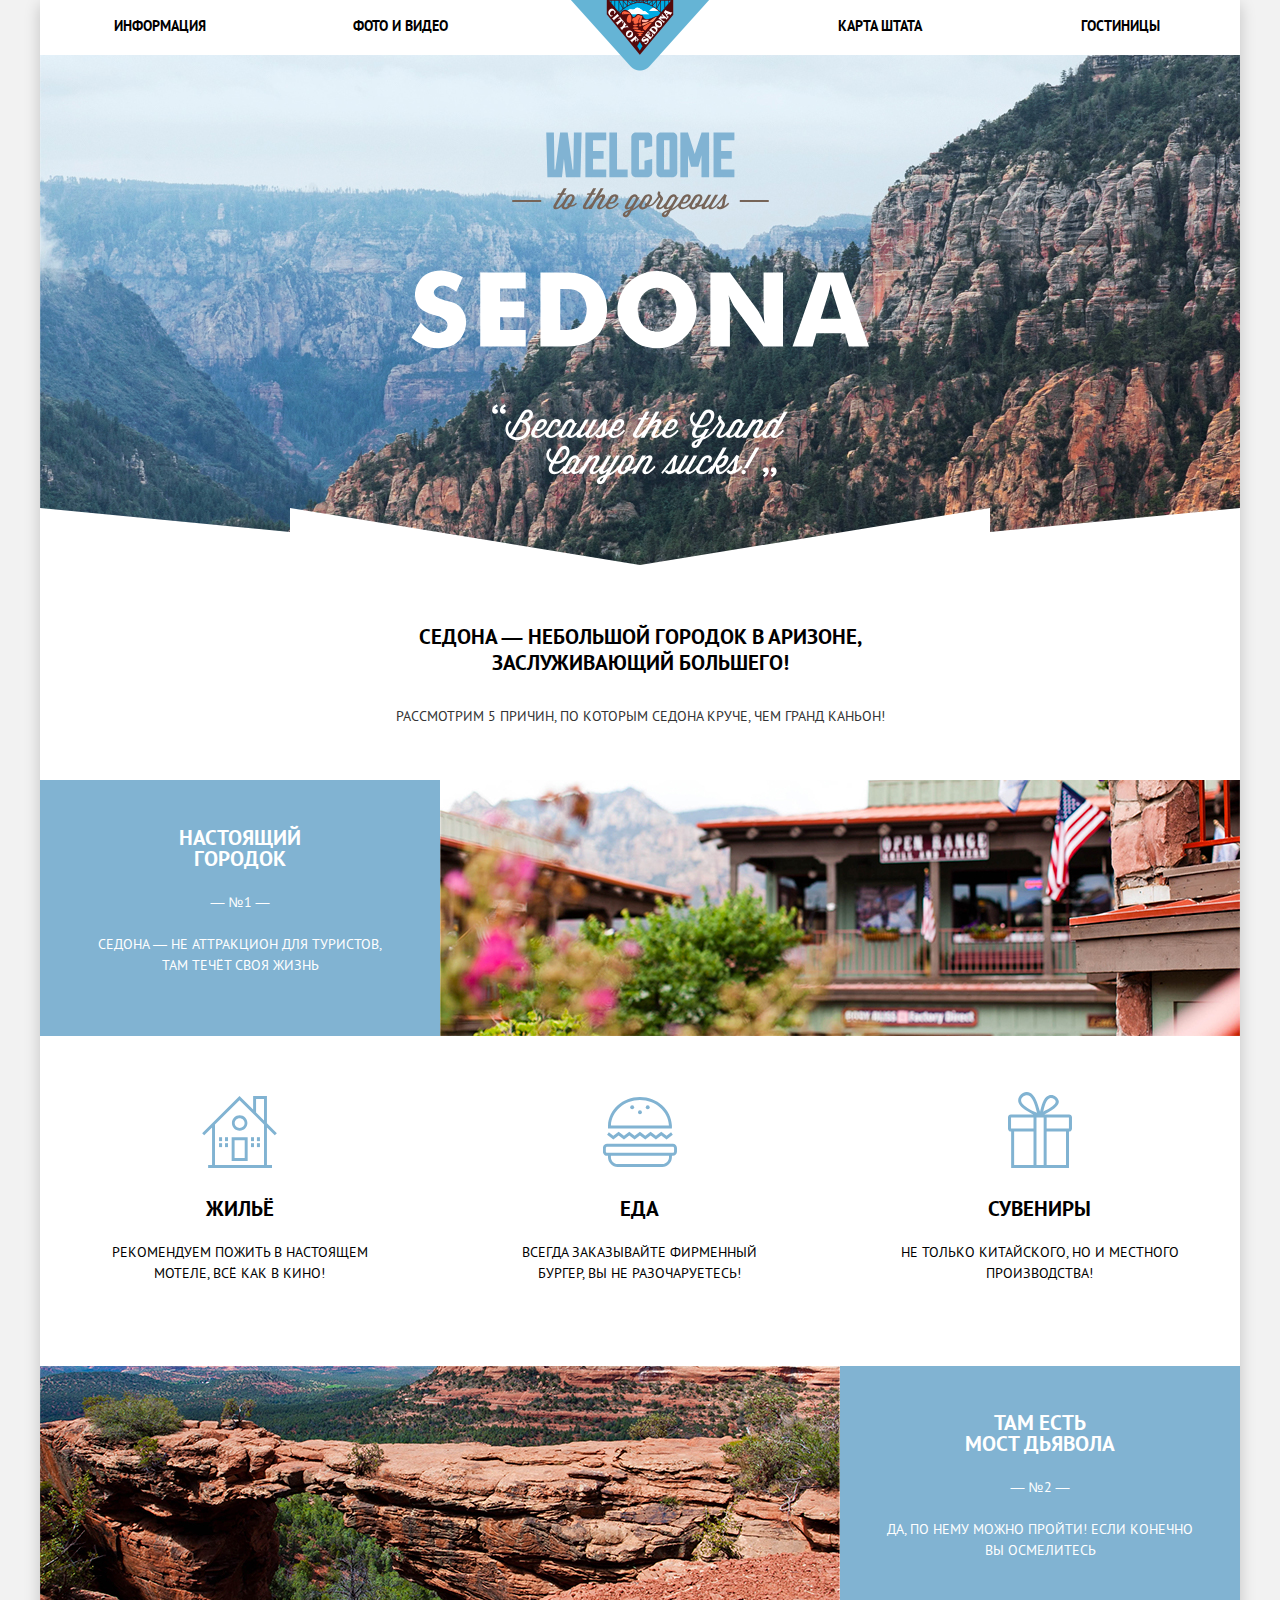
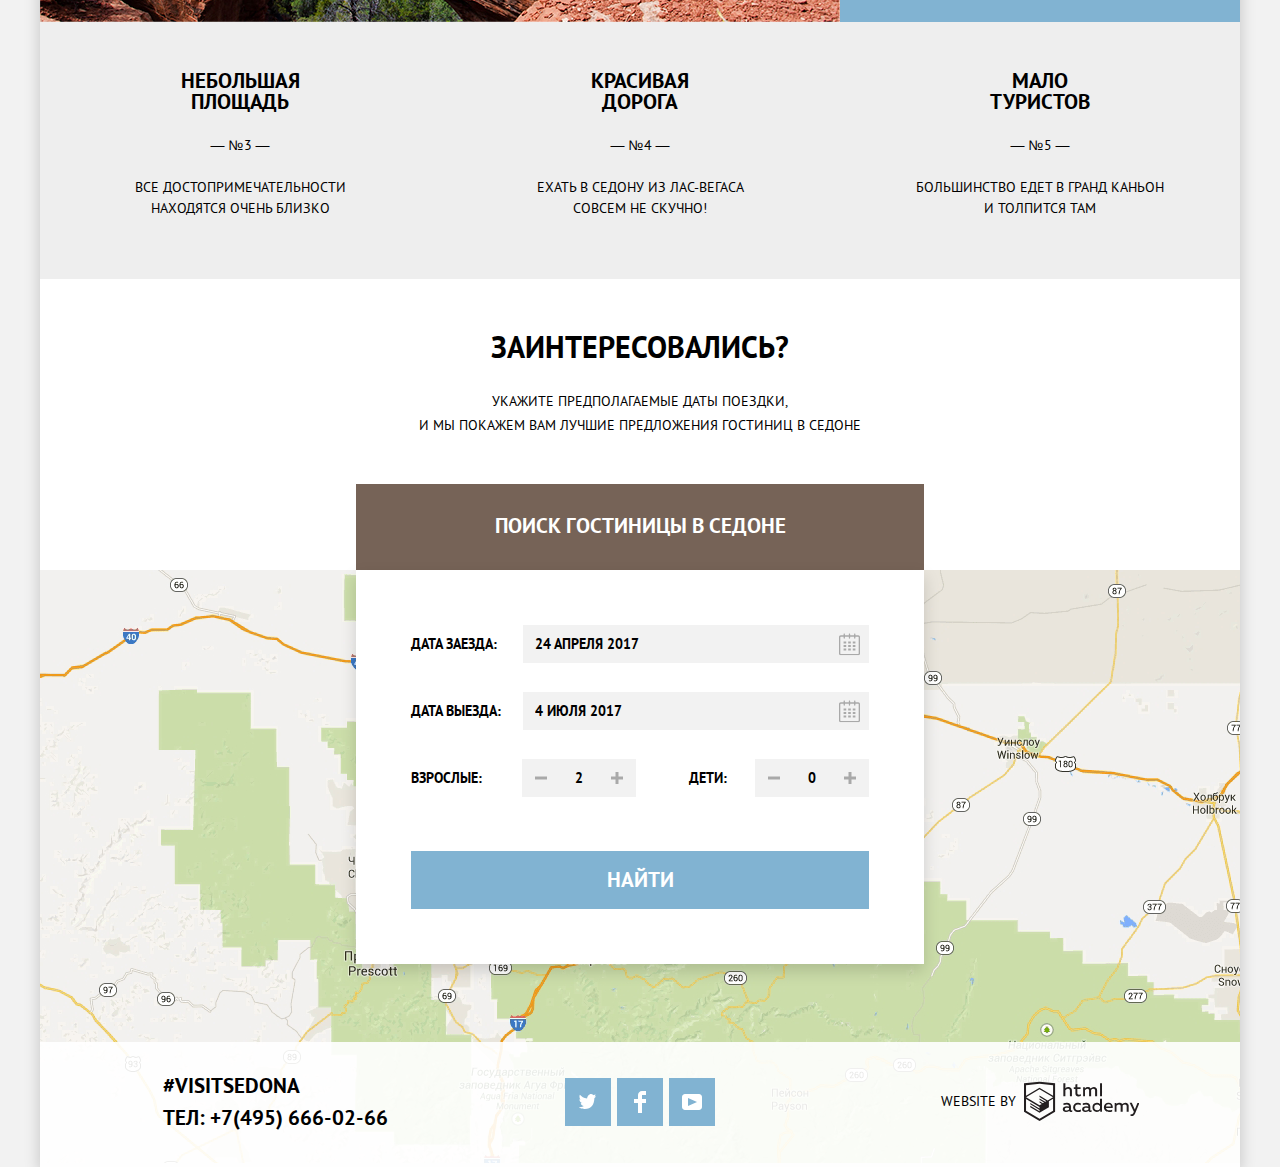
==== index.html @ 158f1526 "Update index.html" ====
<!DOCTYPE html>
<html lang="ru">
<head>
  <meta charset="utf-8">
  <title>HTML Academy: Седона</title>
  <link rel="stylesheet" href="css/normalize.min.css">
  <link rel="stylesheet" href="css/style.min.css">
</head>
<body>
  <div class="wrapper">
    <header>
      <nav class="nav">
        <ul class="nav__list nav__list--left">
          <li class="nav__item">
            <a href="#" class="nav__link nav__link">Информация</a>
          </li>
          <li class="nav__item">
            <a href="#" class="nav__link">Фото и видео</a>
          </li>
        </ul>
        <a href="#" class="logo">
          <img src="img/logo.png" width="140" height="71" alt="Логотип город Седона" class="logo__pic">
        </a>
        <ul class="nav__list nav__list--right">
          <li class="nav__item">
            <a href="#" class="nav__link">Карта штата</a>
          </li>
          <li class="nav__item">
            <a href="catalog.html" class="nav__link">Гостиницы</a>
          </li>
        </ul>
      </nav>
    </header>
    <main>
      <section class="promo">
        <h1 class="visually-hidden">Город Седона</h1>
        <svg xmlns="http://www.w3.org/2000/svg" class="promo__polygon" viewBox="0 0 1200 57">
          <path d="M0 57V0l250 24V0l350 57L950 0v24l250-24v57H0z" fill="#fff" /></svg>
        <img src="img/welcome.svg" width="459" height="353" alt="Добро пожаловать в великолепную Седону" class="promo__pic">
      </section>
      <section class="intro">
        <h2 class="intro__head">Седона — небольшой городок в Аризоне, заслуживающий большего!</h2>
        <p class="intro__desc">Рассмотрим 5 причин, по которым Седона круче, чем гранд каньон!</p>
      </section>
      <section class="present">
        <div class="present__row">
          <div class="present__wrapper">
            <h2 class="present__head">Настоящий городок</h2>
            <p class="present__number">— №1 —</p>
            <p class="present__desc">Седона — не аттракцион для туристов, там течёт своя жизнь</p>
          </div>
          <span class="present__pic">
            <img src="img/present.jpg" width="800" height="256" alt="Картинка настоящий городок" class="present__image">
          </span>
        </div>
        <div class="offers">
          <ul class="offers__list">
            <li class="offers__item">
              <div class="offers__pic offers__pic--home">
                <img src="img/icon-home.svg" width="75" height="72" alt="Иконка дом" class="offers__icon">
              </div>
              <h3 class="offers__head offers__head--home">Жильё</h3>
              <p class="offers__desc">Рекомендуем пожить в настоящем мотеле, всё как в кино!</p>
            </li>
            <li class="offers__item">
              <div class="offers__pic offers__pic--food">
                <img src="img/icon-food.svg" width="74" height="70" alt="Иконка еда" class="offers__icon">
              </div>
              <h3 class="offers__head offers__head--food">Еда</h3>
              <p class="offers__desc">Всегда заказывайте фирменный бургер, вы не разочаруетесь!
              </p>
            </li>
            <li class="offers__item">
              <div class="offers__pic offers__pic--souvenirs">
                <img src="img/icon-souvenirs.svg" width="64" height="76" alt="Иконка сувениры" class="offers__icon">
              </div>
              <h3 class="offers__head offers__head--souvenirs">Сувениры</h3>
              <p class="offers__desc">Не только китайского, но и местного производства!</p>
            </li>
          </ul>
        </div>
        <div class="showplace">
          <div class="showplace__wrapper">
            <h2 class="showplace__head">Там есть<br>мост дьявола</h2>
            <p class="showplace__number">— №2 —</p>
            <p class="showplace__desc">Да, по нему можно пройти! Если конечно вы осмелитесь</p>
          </div>
          <span class="showplace__container">
            <img src="img/bridge.jpg" width="800" height="256" alt="Картинка мост дьявола" class="showplace__image">
          </span>
        </div>
        <div class="advantages">
          <ul class="advantages__list">
            <li class="advantages__item">
              <h3 class="advantages__head">Небольшая площадь</h3>
              <p class="advantages__number">— №3 —</p>
              <p class="advantages__desc">Все достопримечательности находятся очень близко</p>
            </li>
            <li class="advantages__item">
              <h3 class="advantages__head">Красивая дорога</h3>
              <p class="advantages__number">— №4 —</p>
              <p class="advantages__desc">Ехать в Седону из Лас-Вегаса совсем не скучно!</p>
            </li>
            <li class="advantages__item">
              <h3 class="advantages__head">Мало туристов</h3>
              <p class="advantages__number">— №5 —</p>
              <p class="advantages__desc">Большинство едет в гранд каньон и толпится там</p>
            </li>
          </ul>
        </div>
      </section>
      <section class="interested">
        <div class="interested__wrapper">
          <h2 class="interested__head">Заинтересовались?</h2>
          <p class="interested__desc">Укажите предполагаемые даты поездки,<br>и мы покажем вам лучшие предложения гостиниц в седоне</p>
          <a href="form.html" class="interested__button">Поиск гостиницы в седоне</a>
        </div>
        <form class="form">
          <div class="form__row">
            <label for="checkin" class="form__label">Дата заезда:</label>
            <div class="form__container">
              <input class="form__input" type="text" name="checkin" id="checkin" value="24 апреля 2017">
              <button type="button" class="form__calendar">
                <svg xmlns="http://www.w3.org/2000/svg" class="form__svg" width="21" height="22" viewBox="0 0 21 22">
                  <path d="M19.251 2.025h-2.845V.648c0-.381-.294-.689-.656-.689-.363 0-.656.308-.656.689v1.377h-3.938V.648c0-.381-.294-.689-.655-.689-.363 0-.657.308-.657.689v1.377H5.906V.648c0-.381-.294-.689-.656-.689-.363 0-.657.308-.657.689v1.377H1.75C.784 2.025 0 2.847 0 3.862v16.302C0 21.179.784 22 1.75 22h17.501c.966 0 1.749-.821 1.749-1.836V3.862c0-1.015-.783-1.837-1.749-1.837zm.437 18.139a.448.448 0 0 1-.437.459H1.75a.45.45 0 0 1-.438-.459V3.862a.45.45 0 0 1 .438-.459h2.844v1.378c0 .381.294.689.657.689.362 0 .656-.308.656-.689V3.403h3.938v1.378c0 .381.294.689.657.689.361 0 .655-.308.655-.689V3.403h3.938v1.378c0 .381.293.689.656.689.362 0 .656-.308.656-.689V3.403h2.845c.241 0 .437.206.437.459v16.302z" />
                  <path d="M4.594 8.225h2.625v2.066H4.594zM4.594 11.668h2.625v2.067H4.594zM4.594 15.112h2.625v2.066H4.594zM9.188 15.112h2.625v2.066H9.188zM9.188 11.668h2.625v2.067H9.188zM9.188 8.225h2.625v2.066H9.188zM13.781 15.112h2.625v2.066h-2.625zM13.781 11.668h2.625v2.067h-2.625zM13.781 8.225h2.625v2.066h-2.625z" />
                </svg>
              </button>
            </div>
          </div>
          <div class="form__row">
            <label for="checkout" class="form__label">Дата выезда:</label>
            <div class="form__container">
              <input class="form__input" type="text" name="checkout" id="checkout" value="4 июля 2017">
              <button type="button" class="form__calendar">
                <svg xmlns="http://www.w3.org/2000/svg" class="form__svg" width="21" height="22" viewBox="0 0 21 22">
                  <path d="M19.251 2.025h-2.845V.648c0-.381-.294-.689-.656-.689-.363 0-.656.308-.656.689v1.377h-3.938V.648c0-.381-.294-.689-.655-.689-.363 0-.657.308-.657.689v1.377H5.906V.648c0-.381-.294-.689-.656-.689-.363 0-.657.308-.657.689v1.377H1.75C.784 2.025 0 2.847 0 3.862v16.302C0 21.179.784 22 1.75 22h17.501c.966 0 1.749-.821 1.749-1.836V3.862c0-1.015-.783-1.837-1.749-1.837zm.437 18.139a.448.448 0 0 1-.437.459H1.75a.45.45 0 0 1-.438-.459V3.862a.45.45 0 0 1 .438-.459h2.844v1.378c0 .381.294.689.657.689.362 0 .656-.308.656-.689V3.403h3.938v1.378c0 .381.294.689.657.689.361 0 .655-.308.655-.689V3.403h3.938v1.378c0 .381.293.689.656.689.362 0 .656-.308.656-.689V3.403h2.845c.241 0 .437.206.437.459v16.302z" />
                  <path d="M4.594 8.225h2.625v2.066H4.594zM4.594 11.668h2.625v2.067H4.594zM4.594 15.112h2.625v2.066H4.594zM9.188 15.112h2.625v2.066H9.188zM9.188 11.668h2.625v2.067H9.188zM9.188 8.225h2.625v2.066H9.188zM13.781 15.112h2.625v2.066h-2.625zM13.781 11.668h2.625v2.067h-2.625zM13.781 8.225h2.625v2.066h-2.625z" />
                </svg>
              </button>
            </div>
          </div>
          <div class="form__humans">
            <label for="adults" class="form__label form__label--adults">Взрослые:</label>
            <div class="form__wrapper">
              <button type="button" class="form__button form__button--minus">
              </button>
              <input type="text" name="adults" id="adults" value="2" class="form__human-input">
              <button type="button" class="form__button form__button--plus">
              </button>
            </div>
            <label for="child" class="form__label form__label--child">Дети:</label>
            <div class="form__wrapper">
              <button type="button" class="form__button form__button--minus">
              </button>
              <input type="text" name="child" id="child" value="0" class="form__human-input">
              <button type="button" class="form__button form__button--plus">
              </button>
            </div>
          </div>
          <button type="submit" class="form__submit">Найти</button>
        </form>
      </section>
      <section class="map">
        <h2 class="visually-hidden">Карта Седоны</h2>
        <img src="img/map.png" width="1200" height="593" alt="Карта" class="map__pic">
      </section>
    </main>
    <footer class="footer footer--absolute">
      <div class="footer__wrapper">
        <a href="#" class="footer__hashtag">#visitSEDONA</a>
        <a href="tel:+7(495)666-02-66" class="footer__phone">Тел: +7(495) 666-02-66</a>
      </div>
      <div class="social">
        <ul class="social__list">
          <li class="social__item">
            <a href="#" class="social__link">
            <img src="img/twitter.svg" width="17" height="15" alt="Иконка твиттер" class="social__icon">
            </a>
          <li class="social__item">
            <a href="" class="social__link">
            <img src="img/facebook.svg" width="12" height="22" alt="Иконка фэйсбук" class="social__icon">
            </a>
          </li>
          <li class="social__item">
            <a href="" class="social__link">
            <img src="img/youtube.svg" width="20" height="16" alt="Иконка ютуб" class="social__icon">
            </a>
          </li>
        </ul>
      </div>
      <div class="website-by">
        <p class="website-by__head">Website by</p>
        <a href="https://htmlacademy.ru/intensive/htmlcss" class="website-by__logo">
          <svg xmlns="http://www.w3.org/2000/svg" class="website-by__svg" width="115px" height="41px" data-name="Layer 1" viewBox="0 0 113 39">
            <path fill="#fff" d="M46.84 28.22a2.07 2.07 0 0 0 .58-.11v1.4a3.41 3.41 0 0 1-1.24.22 1.75 1.75 0 0 1-1.75-1 5.08 5.08 0 0 1-3.3 1.13c-1.59 0-3.06-.87-3.06-2.68 0-2.24 2.08-2.93 3.9-2.93a11.63 11.63 0 0 1 2.28.26v-.31c0-1.09-.8-1.86-2.3-1.86a7.79 7.79 0 0 0-3.15.67v-1.79a10.72 10.72 0 0 1 3.35-.58c2.48 0 4 1.18 4 3.83v3.14a.57.57 0 0 0 .69.61zm-6.76-1.19a1.42 1.42 0 0 0 1.64 1.29 3.56 3.56 0 0 0 2.53-1v-1.51a10.21 10.21 0 0 0-1.9-.22c-1.1.01-2.27.35-2.27 1.45zM53.06 20.62a5.29 5.29 0 0 1 2.7.67v1.79a4.28 4.28 0 0 0-2.42-.73 2.89 2.89 0 1 0 0 5.76 5.26 5.26 0 0 0 2.55-.67v1.8a6.58 6.58 0 0 1-2.9.6 4.42 4.42 0 0 1-4.72-4.54 4.54 4.54 0 0 1 4.79-4.68zM65.84 28.22a2.07 2.07 0 0 0 .58-.11v1.4a3.41 3.41 0 0 1-1.24.22 1.75 1.75 0 0 1-1.75-1 5.08 5.08 0 0 1-3.3 1.13c-1.59 0-3.06-.87-3.06-2.68 0-2.24 2.08-2.93 3.9-2.93a11.63 11.63 0 0 1 2.28.26v-.31c0-1.09-.8-1.86-2.3-1.86a7.79 7.79 0 0 0-3.15.67v-1.79a10.72 10.72 0 0 1 3.35-.58c2.48 0 4 1.18 4 3.83v3.14a.57.57 0 0 0 .69.61zm-6.76-1.19a1.42 1.42 0 0 0 1.64 1.29 3.56 3.56 0 0 0 2.53-1v-1.51a10.21 10.21 0 0 0-1.9-.22c-1.11.01-2.27.35-2.27 1.45zM76.67 16.85v12.76h-1.76v-1.39a4.07 4.07 0 0 1-3.35 1.62 4.62 4.62 0 0 1 0-9.22 4 4 0 0 1 3.15 1.37v-5.14h2zm-4.76 5.48a2.9 2.9 0 0 0 0 5.8 3 3 0 0 0 2.79-1.84v-2.13a3.06 3.06 0 0 0-2.79-1.83zM82.99 20.62c3.48 0 4.68 2.81 4.12 5.34h-6.58c.22 1.57 1.75 2.22 3.35 2.22a6.41 6.41 0 0 0 2.77-.62v1.68a7.5 7.5 0 0 1-3.14.6c-2.68 0-5-1.53-5-4.61a4.39 4.39 0 0 1 4.48-4.61zm.09 1.62a2.39 2.39 0 0 0-2.57 2.26h4.85a2.06 2.06 0 0 0-2.28-2.26zM89.1 29.61v-8.75h1.73v1.09a4 4 0 0 1 2.92-1.33 3 3 0 0 1 2.73 1.4 4.33 4.33 0 0 1 3.06-1.4 3.21 3.21 0 0 1 3.32 3.52v5.47h-2V24.2a1.67 1.67 0 0 0-1.73-1.84 2.94 2.94 0 0 0-2.17 1.18V29.61h-2V24.2a1.67 1.67 0 0 0-1.73-1.84 3.11 3.11 0 0 0-2.32 1.35v5.91h-2zM111.47 20.86h2l-4.1 9.93c-.95 2.28-2.19 3-3.52 3a5 5 0 0 1-1.15-.15v-1.66a3 3 0 0 0 .89.13c.95 0 1.66-.67 2.17-2l.18-.44-4.16-8.82h2.13l3 6.6zM40.66 1.53v5a4 4 0 0 1 2.83-1.2A3.41 3.41 0 0 1 47.1 8.9v5.41h-2V9.15a1.9 1.9 0 0 0-2-2.1 3.08 3.08 0 0 0-2.44 1.46v5.8h-2V1.53h2zM52.43 2.42v3.12h3.17v1.71h-3.17v4c0 1.15.53 1.53 1.66 1.53a4.71 4.71 0 0 0 1.77-.35v1.68a7.14 7.14 0 0 1-2.35.38 2.68 2.68 0 0 1-3-2.88V7.23h-1.6V5.52h1.57V2.88zM58.1 14.29V5.54h1.73v1.09a4 4 0 0 1 2.92-1.33 3 3 0 0 1 2.73 1.4 4.33 4.33 0 0 1 3.06-1.4 3.21 3.21 0 0 1 3.32 3.52v5.47h-2V8.88a1.67 1.67 0 0 0-1.73-1.84 2.94 2.94 0 0 0-2.17 1.18V14.29h-2V8.88a1.67 1.67 0 0 0-1.73-1.84 3.11 3.11 0 0 0-2.32 1.35v5.91h-2zM74.72 1.52h1.95v12.76h-1.95zM15.44.02h-.16L0 1.62v28l15.28 9.09 15.28-9.09v-28zm13.12 28.45l-13.28 7.9L2 28.47V16.99l13.22 7.87v1.43l-9.07-5.4v1.38l9.11 5.47v1.46l-9.1-5.42v1.38l9.11 5.47 9.19-5.5V19.22l4.1-2.45v11.67zm0-13.16l-3.65 2.14-1.68 1-8-4.76v1.38l6.84 4.07h-.06l-.15.09-1 .57-5.64-3.36v1.38l4.45 2.65-1.05.7-3.36-2v1.38l2.21 1.3-2.25 1.35-13.16-7.82 13.17-7.92zm0-1.39L15.21 6.05l-13.2 7.86V3.41l13.28-1.39 13.28 1.39v10.51z" />
          </svg>
        </a>
      </div>
    </footer>
  </div>
</body>
</html>
---- css/style.min.css ----
body{font-family:"PT Sans","Arial","Helvetica",sans-serif;color:#000;text-transform:uppercase;margin:0;padding:0;background-color:#f2f2f2}.wrapper{width:1200px;margin:0 auto;position:relative;-webkit-box-shadow:0 5px 15px 0 rgba(0,1,1,0.2);box-shadow:0 5px 15px 0 rgba(0,1,1,0.2)}.nav{background-color:#fff;font-weight:700;height:55px;display:-webkit-box;display:-ms-flexbox;display:flex;-webkit-box-orient:horizontal;-webkit-box-direction:normal;-ms-flex-direction:row;flex-direction:row;-webkit-box-pack:justify;-ms-flex-pack:justify;justify-content:space-between;position:relative}.nav__list{font-size:14px;list-style:none;line-height:26px;display:-webkit-box;display:-ms-flexbox;display:flex;padding:0;margin:0}.nav__link{padding-top:13px;padding-bottom:18px;text-decoration:none;color:#000;width:240px;display:-webkit-box;display:-ms-flexbox;display:flex;-webkit-box-pack:center;-ms-flex-pack:center;justify-content:center;-webkit-box-align:center;-ms-flex-align:center;align-items:center}.nav__link:hover{color:#81b3d2}.nav__link:active{color:rgba(0,0,0,0.3)}.logo{position:absolute;top:0;left:50%;-webkit-transform:translateX(-50%);-ms-transform:translateX(-50%);transform:translateX(-50%);z-index:1}.promo{background-color:#81b3d2;background-image:url(../img/background-photo.jpg);background-position:right 0 top -55px;background-repeat:no-repeat;height:510px;text-align:center;position:relative}.promo__polygon{position:absolute;content:"";width:100%;bottom:-1px;left:0;height:59px}.promo__pic{margin-top:77px}.intro{padding-top:57px;padding-left:350px;padding-right:350px;background-color:#fff;line-height:26px}.intro__head{margin-top:2px;margin-bottom:27px;font-size:21px;text-align:center}.intro__desc{color:#333;font-size:14px;margin:0;text-align:center;padding-bottom:51px}.present__row,.showplace{display:-webkit-box;display:-ms-flexbox;display:flex;-webkit-box-orient:horizontal;-webkit-box-direction:normal;-ms-flex-direction:row;flex-direction:row;line-height:21px;color:#fff;background-color:#81b3d2}.present__wrapper{text-align:center;padding:47px 50px}.present__head{margin-top:0;margin-left:75px;max-width:150px;font-size:21px}.present__desc{margin:0}.present__pic{display:-webkit-box;display:-ms-flexbox;display:flex}.present__number{margin-top:23px;margin-bottom:21px}.present__number,.present__desc{font-size:14px}.offers{padding-top:40px;padding-bottom:66px;margin:0;background-color:#fff;line-height:21px;text-align:center}.offers__list{list-style:none;display:-webkit-box;display:-ms-flexbox;display:flex;-webkit-box-orient:horizontal;-webkit-box-direction:normal;-ms-flex-direction:row;flex-direction:row;padding:0}.offers__item{display:-webkit-box;display:-ms-flexbox;display:flex;-webkit-box-orient:vertical;-webkit-box-direction:normal;-ms-flex-direction:column;flex-direction:column;-webkit-box-align:center;-ms-flex-align:center;align-items:center;margin-left:58px;margin-right:59px}.offers__item--size{margin-left:30px;margin-right:30px}.offers__pic{width:75px;height:80px}.offers__pic--home{padding-top:4px}.offers__pic--food{padding-top:5px}.offers__head{font-size:21px;margin-top:20px;margin-bottom:23px}.offers__head--home{margin-top:22px}.offers__head--food{margin-top:21px}.offers__head--souvenirs{margin-top:26px}.offers__desc{max-width:284px;font-size:14px;margin:0}.showplace{display:-webkit-box;display:-ms-flexbox;display:flex;-webkit-box-orient:horizontal;-webkit-box-direction:reverse;-ms-flex-direction:row-reverse;flex-direction:row-reverse}.showplace__wrapper{padding-left:40px;padding-right:40px;line-height:21px;background-color:#81b3d2;color:#fff;text-align:center}.showplace__head{margin-top:46px;font-size:21px}.showplace__number{margin-top:23px;margin-bottom:21px}.showplace__number,.showplace__desc{font-size:14px;line-height:21px;font-weight:400}.showplace__container{display:-webkit-box;display:-ms-flexbox;display:flex}.advantages{background-color:#eee;line-height:21px;padding-top:46px;padding-bottom:60px}.advantages__list{margin:0;padding-left:0;display:-webkit-box;display:-ms-flexbox;display:flex;-webkit-box-orient:horizontal;-webkit-box-direction:normal;-ms-flex-direction:row;flex-direction:row;-ms-flex-pack:distribute;justify-content:space-around}.advantages__item{padding-left:50px;padding-right:50px;display:-webkit-box;display:-ms-flexbox;display:flex;-webkit-box-orient:vertical;-webkit-box-direction:normal;-ms-flex-direction:column;flex-direction:column;-webkit-box-align:center;-ms-flex-align:center;align-items:center}.advantages__head{margin:0;margin-top:2px;font-size:21px;font-weight:700;line-height:21px;max-width:120px;text-align:center}.advantages__number{padding-top:23px;padding-bottom:21px}.advantages__desc{max-width:259px;text-align:center}.advantages__number,.advantages__desc{font-size:14px;margin:0}.interested{background-color:#fff;position:relative}.interested__wrapper{display:-webkit-box;display:-ms-flexbox;display:flex;-webkit-box-orient:vertical;-webkit-box-direction:normal;-ms-flex-direction:column;flex-direction:column;-webkit-box-align:center;-ms-flex-align:center;align-items:center;text-align:center}.interested__head{padding-top:50px;margin:0;font-size:30px;font-weight:700;line-height:36px}.interested__desc{margin-top:24px;margin-bottom:47px;font-size:14px;line-height:24px;font-weight:400}.interested__button{padding-top:30px;padding-bottom:32px;width:568px;margin:0;background-color:#766357;color:#fff;font-size:21px;text-transform:uppercase;font-weight:700;border:none;text-decoration:none;cursor:pointer}.interested__button:hover{background-color:#604e43}.interested__button:active{background-color:#503e33;color:rgba(255,255,255,0.3)}.form{position:absolute;left:50%;-webkit-transform:translateX(-50%);-ms-transform:translateX(-50%);transform:translateX(-50%);padding:55px;background-color:#fff;-webkit-box-shadow:0 7px 15px 0 rgba(0,1,1,0.15);box-shadow:0 7px 15px 0 rgba(0,1,1,0.15);max-width:458px}.form__row{display:-webkit-box;display:-ms-flexbox;display:flex;-webkit-box-orient:horizontal;-webkit-box-direction:normal;-ms-flex-direction:row;flex-direction:row;margin-bottom:29px}.form__label{display:-webkit-box;display:-ms-flexbox;display:flex;-webkit-box-align:center;-ms-flex-align:center;align-items:center;width:92px;margin-right:20px;font-weight:700;font-size:14px;line-height:26px;white-space:nowrap}.form__label--adults{margin-right:40px}.form__label--child{margin-left:53px;margin-right:27px}.form__container{position:relative;-webkit-box-flex:1;-ms-flex-positive:1;flex-grow:1}.form__input{-webkit-box-sizing:border-box;box-sizing:border-box;width:100%;padding:4px 10px;height:38px;font-weight:700;font-size:14px;line-height:26px;text-transform:uppercase;background-color:#f2f2f2;border:2px solid transparent}.form__input:hover{background-color:#ebebeb}.form__input:focus{border-color:#e5e5e5;outline:none;background-color:#fff}.form__calendar{position:absolute;top:55%;-webkit-transform:translateY(-50%);-ms-transform:translateY(-50%);transform:translateY(-50%);right:9px;background-color:transparent;border:none;padding:0}.form__svg path{fill:#a9a9a9}.form__svg:hover path{fill:#000}.form__svg:active path{fill:#81b3d2}.form__humans{display:-webkit-box;display:-ms-flexbox;display:flex;-webkit-box-orient:horizontal;-webkit-box-direction:normal;-ms-flex-direction:row;flex-direction:row}.form__wrapper{display:-webkit-box;display:-ms-flexbox;display:flex;-webkit-box-orient:horizontal;-webkit-box-direction:normal;-ms-flex-direction:row;flex-direction:row;-webkit-box-align:center;-ms-flex-align:center;align-items:center}.form__human-input{padding:0;width:38px;height:38px;text-align:center;background-color:#f2f2f2;font-size:14px;font-weight:700;line-height:26px;border:none}.form__button{position:relative;width:38px;height:38px;background-color:#f2f2f2;border:none}.form__button--minus::before{content:"";position:absolute;top:50%;left:50%;-webkit-transform:translate(-50%,-50%);-ms-transform:translate(-50%,-50%);transform:translate(-50%,-50%);width:12px;height:3px;background-color:#a9a9a9}.form__button--minus:hover::before{background-color:#000}.form__button--minus:active::before{background-color:#81b3d2}.form__button--plus::before,.form__button--plus::after{content:"";position:absolute;top:50%;left:50%;-webkit-transform:translate(-50%,-50%);-ms-transform:translate(-50%,-50%);transform:translate(-50%,-50%);width:12px;height:3px;background-color:#a9a9a9}.form__button--plus::before{-webkit-transform:translate(-50%,-50%) rotate(90deg);-ms-transform:translate(-50%,-50%) rotate(90deg);transform:translate(-50%,-50%) rotate(90deg)}.form__button--plus:hover::before,.form__button--plus:hover::after{background-color:#000}.form__button--plus:active::before,.form__button--plus:active::after{background-color:#81b3d2}.form__checkin-input:hover{background-color:#ebebeb}.form__checkin-input:focus{border:2px solid #e5e5e5}.form__checkout-input:hover{background-color:#ebebeb}.form__checkout-input:focus{border:2px solid #e5e5e5}.form__submit{margin-top:54px;padding-top:17px;padding-bottom:17px;width:458px;background-color:#81b3d2;color:#fff;font-size:21px;text-transform:uppercase;font-weight:700;border:none}.form__submit:hover{background-color:#669ec0}.form__submit:active{background-color:#5496bd;color:rgba(255,255,255,0.3)}.map{text-align:center}.footer,.footer--absolute{background-color:rgba(255,255,255,0.9);height:125px;display:-webkit-box;display:-ms-flexbox;display:flex}.footer--absolute{position:absolute;width:100%;bottom:0}.footer__wrapper{margin-right:auto;margin-left:123px;margin-top:31px;display:-webkit-box;display:-ms-flexbox;display:flex;-webkit-box-orient:vertical;-webkit-box-direction:normal;-ms-flex-direction:column;flex-direction:column}.footer__hashtag{margin-bottom:6px}.footer__hashtag,.footer__phone{font-size:21px;line-height:26px;font-weight:700;text-decoration:none;color:#000}.social{margin-top:20px;margin-right:44px}.socail__item{margin-right:6px}.social__list{display:-webkit-box;display:-ms-flexbox;display:flex;list-style:none;padding:0}.social__link{display:-webkit-box;display:-ms-flexbox;display:flex;-webkit-box-align:center;-ms-flex-align:center;align-items:center;-webkit-box-pack:center;-ms-flex-pack:center;justify-content:center;width:46px;height:48px;background-color:#81b3d2;margin-right:6px}.social__link:hover{background-color:#669ec0}.social__icon:active{opacity:.3}.website-by{display:-webkit-box;display:-ms-flexbox;display:flex;margin-top:39px;margin-left:auto;margin-right:101px}.website-by__head{margin-right:8px;margin-top:7px;font-weight:400;font-size:14px;line-height:26px}.website-by__svg path{fill:#231f20}.website-by__svg:hover path{fill:#81b3d2}.website-by__svg:active path{fill:#bdbbbc}.visually-hidden{position:absolute;clip:rect(0 0 0 0);width:1px;height:1px;margin:-1px}.filter{display:-webkit-box;display:-ms-flexbox;display:flex;-webkit-box-orient:horizontal;-webkit-box-direction:normal;-ms-flex-direction:row;flex-direction:row;background-color:#81b3d2;background-image:url(../img/filter-background.jpg);background-repeat:no-repeat;background-position:right 0 top -56px}.filter__fieldset{margin-top:28px;margin-bottom:32px;margin-left:72px;padding:0;color:#fff;line-height:21px;border:none;display:-webkit-box;display:-ms-flexbox;display:flex;-webkit-box-orient:vertical;-webkit-box-direction:normal;-ms-flex-direction:column;flex-direction:column}.filter__fieldset:nth-child(2){margin-left:118px}.filter__fieldset:last-child{width:315px;margin-left:auto;margin-right:75px;color:#fff;text-transform:uppercase}.filter__legend{padding:0;margin-bottom:24px;font-size:16px;font-weight:700;line-height:21px}.filter__legend--price{margin-bottom:10px}.filter__label{position:relative;margin-bottom:25px;padding-left:39px;font-size:14px;font-weight:400;line-height:21px}.filter__label--housing{padding-left:42px}.filter__label:last-child{margin-bottom:0}.filter__label input[type="checkbox"] + .checkbox-indicator{content:"";position:absolute;top:0;left:0;width:27px;height:23px;background:transparent url(../img/checkbox-off.svg) no-repeat left}.filter__label input[type="checkbox"]:checked + .checkbox-indicator{background-image:url(../img/checkbox-on.svg)}.filter__label input[type="checkbox"]:focus + .checkbox-indicator{outline:2px solid orange}.filter__label input[type="checkbox"]:disabled + .checkbox-indicator{opacity:.3}.filter__price{position:relative;height:32px;margin-bottom:20px;font-size:0;border:2px solid #fff;border-radius:2px}.filter__price::after{content:"";position:absolute;top:50%;left:51%;width:2px;height:22px;background:#fff;-webkit-transform:translate(-50%,-50%);-ms-transform:translate(-50%,-50%);transform:translate(-50%,-50%)}.filter__min-price,.filter__max-price{display:inline-block;padding-left:65px;padding-top:2px;font-size:14px;line-height:29px;vertical-align:top;width:81px}.filter__input{width:50px;margin:0;color:inherit;background:none;border:none}.filter__range{position:relative;margin-bottom:32px}.filter__scale{height:2px;background:rgba(255,255,255,0.3)}.filter__bar{width:80%;height:2px;background:#fff}.filter__toggle{position:absolute;top:-9px;width:4px;height:4px;background:#ababab;border:8px solid #fff;border-radius:50%;-webkit-box-shadow:0 2px 1px 0 rgba(0,1,1,0.2);box-shadow:0 2px 1px 0 rgba(0,1,1,0.2)}.filter__toggle:hover{-webkit-transform:scale(1.1);-ms-transform:scale(1.1);transform:scale(1.1);background:#1c4f80}.filter__toggle--min{left:0}.filter__toggle--max{left:80%}.filter__button{margin-right:auto;margin-left:86px;display:block;padding:6px 33px;font-size:14px;line-height:20px;color:#fff;text-transform:uppercase;background:transparent;border:2px solid #fff;border-radius:2px}.filter__button:hover{background-color:#fff;color:#000}.hotels{background-color:#fff}.sort{background-color:#fff;border-bottom:1px solid #cacaca;display:-webkit-box;display:-ms-flexbox;display:flex;-webkit-box-orient:horizontal;-webkit-box-direction:normal;-ms-flex-direction:row;flex-direction:row;-webkit-box-align:center;-ms-flex-align:center;align-items:center;position:relative}.sort__search{margin-left:72px;margin-top:30px;margin-bottom:30px;line-height:26px;font-size:21px;font-weight:700}.sort__assortment{margin-top:16px;margin-left:47px;margin-right:40px;padding:0;font-size:12px;font-weight:400;line-height:18px}.sort__choose{margin-top:4px;margin-right:33px;font-size:12px;font-weight:400;text-decoration:none;line-height:18px;color:rgba(0,0,0,0.3);border-bottom:1px dotted #81b3d2}.sort__href{position:absolute;right:0;padding-right:73px}.sort__button{text-decoration:none}.sort__button:first-child{margin-right:8px}.sort__arrow path{fill:#cacaca}.sort__arrow path:hover{fill:#000}.sort__arrow path:active{fill:#81b3d2}.sort__arrow--up{-webkit-transform:rotate(180deg);-ms-transform:rotate(180deg);transform:rotate(180deg)}.sort__choose:hover{color:#81b3d2}.sort__choose:active{color:#000}.results{list-style:none;padding:0;margin:0}.results__pic{margin-left:72px}.results__wrapper{display:-webkit-box;display:-ms-flexbox;display:flex;-webkit-box-orient:vertical;-webkit-box-direction:normal;-ms-flex-direction:column;flex-direction:column;margin-left:30px}.results__container{display:-webkit-box;display:-ms-flexbox;display:flex;-webkit-box-orient:horizontal;-webkit-box-direction:normal;-ms-flex-direction:row;flex-direction:row}.results__item{padding-top:30px;padding-bottom:29px;border-bottom:1px solid #cacaca;display:-webkit-box;display:-ms-flexbox;display:flex;-webkit-box-orient:horizontal;-webkit-box-direction:normal;-ms-flex-direction:row;flex-direction:row}.results__assessment{display:-webkit-box;display:-ms-flexbox;display:flex;-webkit-box-orient:vertical;-webkit-box-direction:normal;-ms-flex-direction:column;flex-direction:column;-webkit-box-align:end;-ms-flex-align:end;align-items:flex-end;margin-left:auto;margin-right:70px}.results__stars-img{margin-right:2px}.results__head{margin-top:-4px;font-size:21px;font-weight:700;line-height:26px;color:#000;text-decoration:none}.results__head:hover{color:#81b3d2}.results__head:active{color:rgba(0,0,0,0.3)}.results__rating{text-align:center;background-color:#f2f2f2;margin-top:43px}.results__rating-name{color:#666;margin:2px 15px 4px}.results__desc{margin-top:5px;margin-bottom:18px}.results__desc,.results__rating-name{font-size:14px;font-weight:400;line-height:21px}.results__link{font-size:14px;font-weight:700;line-height:21px;text-decoration:none;text-transform:uppercase;color:#fff;padding:5px 17px 4px}.results__link:active{color:rgba(255,255,255,0.3)}.results__link--blue{background-color:#81b3d2;margin-right:5px}.results__link--blue:hover{background-color:#669ec0}.results__link--blue:active{background-color:#5496bd}.results__link--brown{background-color:#766357}.results__link--brown:hover{background-color:#604e43}.results__link--brown:active{background-color:#503e33}.footer__wrapper--hotels{margin-top:31px;margin-left:129px}.social--hotels{margin-right:50px;margin-top:20px}@font-face{font-family:"PT Sans";src:url(../fonts/ptsans.woff2) format("woff2"),url(../fonts/ptsans.woff) format("woff");font-weight:400}@font-face{font-family:"PT Sans";src:url(../fonts/ptsansbold.woff2) format("woff2"),url(../fonts/ptsansbold.woff) format("woff");font-weight:700}
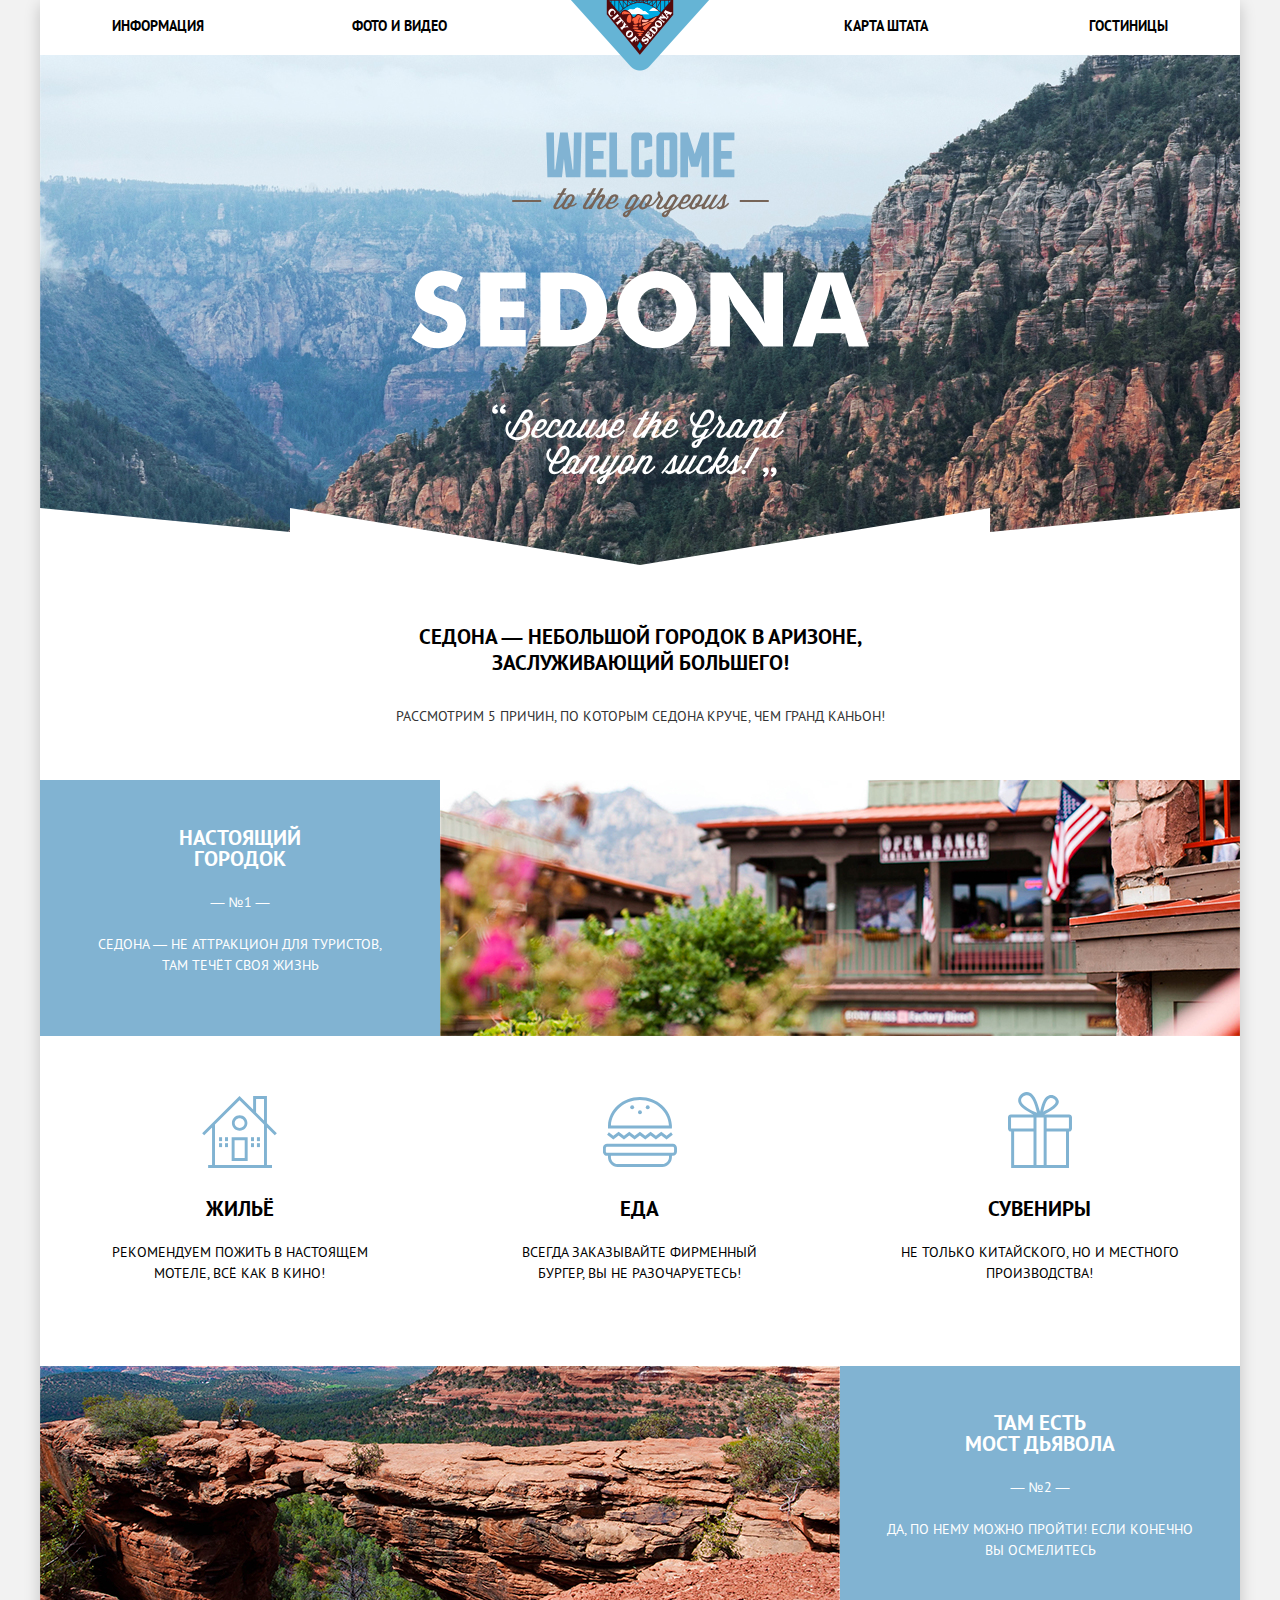
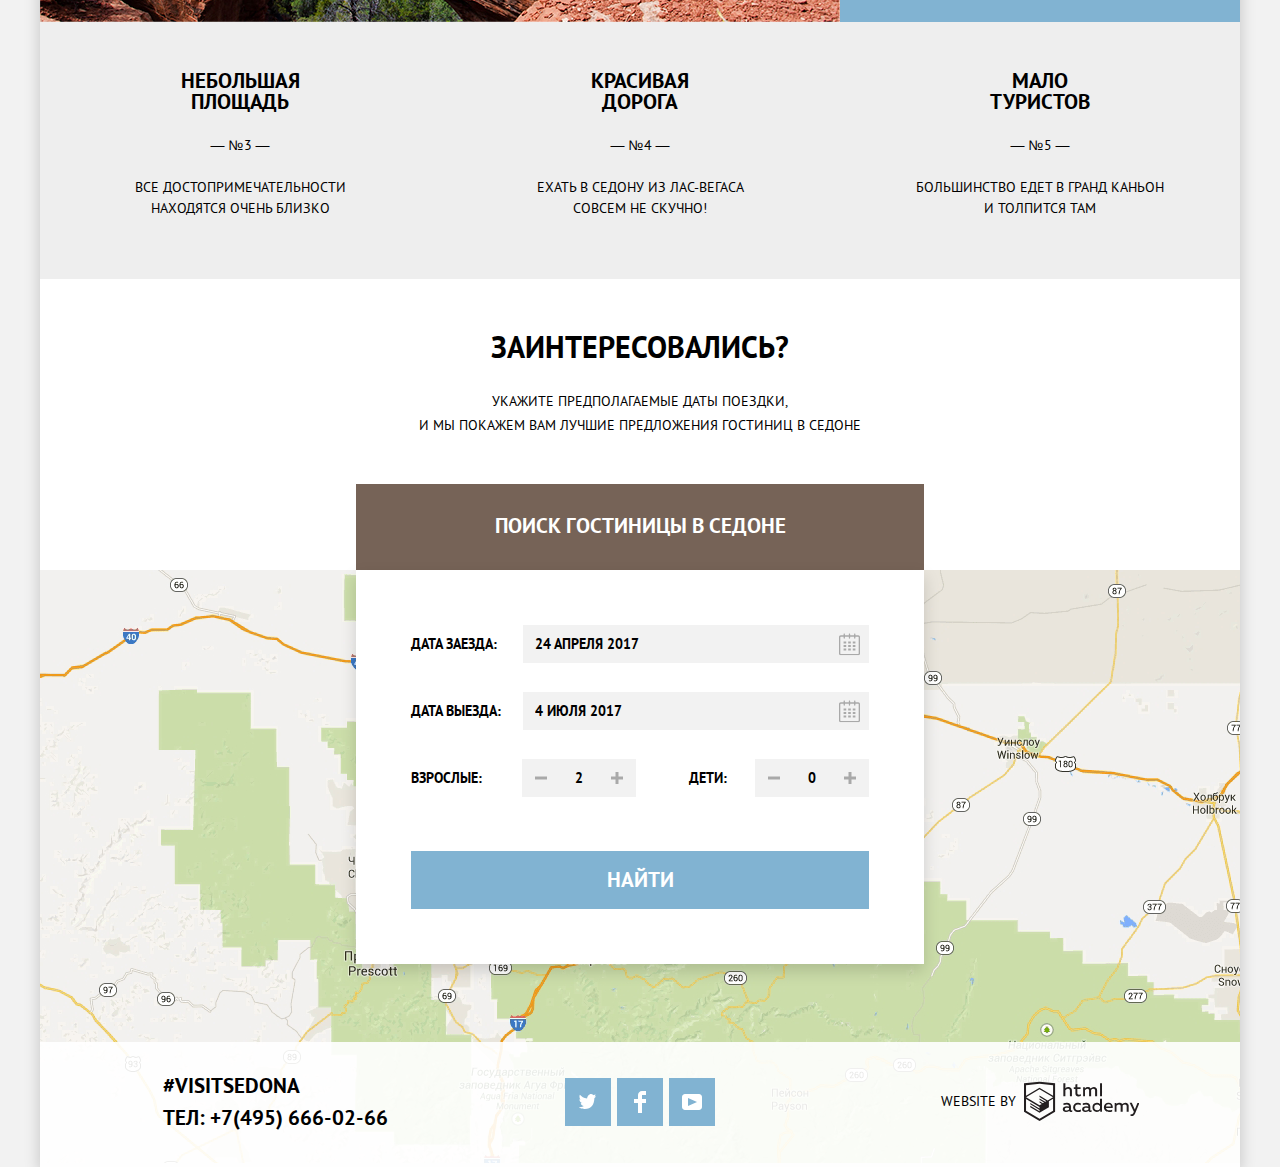
==== commit e191a84e: "Update index.html" ====
--- a/index.html
+++ b/index.html
@@ -4,7 +4,7 @@
   <meta charset="utf-8">
   <title>HTML Academy: Седона</title>
   <link rel="stylesheet" href="css/normalize.min.css">
-  <link rel="stylesheet" href="css/style.min.css">
+  <link rel="stylesheet" href="css/style.css">
 </head>
 <body>
   <div class="wrapper">
@@ -12,10 +12,10 @@
       <nav class="nav">
         <ul class="nav__list nav__list--left">
           <li class="nav__item">
-            <a href="#" class="nav__link nav__link">Информация</a>
-          </li>
-          <li class="nav__item">
-            <a href="#" class="nav__link">Фото и видео</a>
+            <a href="#" class="nav__link nav__link--left">Информация</a>
+          </li>
+          <li class="nav__item">
+            <a href="#" class="nav__link nav__link--left">Фото и видео</a>
           </li>
         </ul>
         <a href="#" class="logo">
@@ -23,10 +23,10 @@
         </a>
         <ul class="nav__list nav__list--right">
           <li class="nav__item">
-            <a href="#" class="nav__link">Карта штата</a>
-          </li>
-          <li class="nav__item">
-            <a href="catalog.html" class="nav__link">Гостиницы</a>
+            <a href="#" class="nav__link nav__link--right">Карта штата</a>
+          </li>
+          <li class="nav__item">
+            <a href="catalog.html" class="nav__link nav__link--right">Гостиницы</a>
           </li>
         </ul>
       </nav>
@@ -163,7 +163,7 @@
       </section>
       <section class="map">
         <h2 class="visually-hidden">Карта Седоны</h2>
-        <img src="img/map.png" width="1200" height="593" alt="Карта" class="map__pic">
+        <iframe src="img/map.png" width="1200" height="593" alt="Карта" class="map__pic"></iframe>
       </section>
     </main>
     <footer class="footer footer--absolute">
--- a/css/style.css
+++ b/css/style.css
@@ -0,0 +1,1276 @@
+body {
+  font-family: "PT Sans", "Arial", "Helvetica", sans-serif;
+  color: #000000;
+  text-transform: uppercase;
+  margin: 0;
+  padding: 0;
+  background-color: #f2f2f2;
+}
+
+.wrapper {
+  width: 1200px;
+  margin: 0px auto;
+  position: relative;
+  -webkit-box-shadow: 0px 5px 15px 0 rgba(0, 1, 1, 0.2);
+  box-shadow: 0px 5px 15px 0 rgba(0, 1, 1, 0.2);
+}
+
+.nav {
+  background-color: #ffffff;
+  font-weight: 700;
+  height: 55px;
+  display: -webkit-box;
+  display: -ms-flexbox;
+  display: flex;
+  -webkit-box-orient: horizontal;
+  -webkit-box-direction: normal;
+  -ms-flex-direction: row;
+  flex-direction: row;
+  -webkit-box-pack: justify;
+  -ms-flex-pack: justify;
+  justify-content: space-between;
+  position: relative;
+}
+
+.nav__item {
+  padding-top: 13px;
+  padding-bottom: 18px;
+  width: 240px;
+}
+
+.nav__list {
+  font-size: 14px;
+  list-style: none;
+  line-height: 26px;
+  display: -webkit-box;
+  display: -ms-flexbox;
+  display: flex;
+  padding: 0;
+  margin: 0;
+}
+
+.nav__list--left {
+  margin-left: 72px;
+}
+
+.nav__list--right {
+  margin-right: 72px;
+}
+
+.nav__link {
+  text-decoration: none;
+  color: #000000;
+  display: -webkit-box;
+  display: -ms-flexbox;
+  display: flex;
+  -webkit-box-pack: center;
+  -ms-flex-pack: center;
+  -webkit-box-align: center;
+  -ms-flex-align: center;
+  align-items: center;
+}
+
+.nav__link--left {
+  display: flex;
+  justify-content: flex-start;
+}
+
+.nav__link--right {
+  display: flex;
+  justify-content: flex-end;
+}
+
+.nav__link--active {
+  color: #766357;
+}
+
+.nav__link:hover {
+  color: #81b3d2;
+}
+
+.nav__link:active {
+  color: rgba(0, 0, 0, 0.3);
+}
+
+.logo {
+  position: absolute;
+  top: 0;
+  left: 50%;
+  -webkit-transform: translateX(-50%);
+  -ms-transform: translateX(-50%);
+  transform: translateX(-50%);
+  z-index: 1;
+}
+
+.promo {
+  background-color: #81b3d2;
+  background-image: url(../img/background-photo.jpg);
+  background-position: right 0 top -55px;
+  background-repeat: no-repeat;
+  height: 510px;
+  text-align: center;
+  position: relative;
+}
+
+.promo__polygon {
+  position: absolute;
+  content: "";
+  width: 100%;
+  bottom: -1px;
+  left: 0;
+  height: 59px;
+}
+
+.promo__pic {
+  margin-top: 77px;
+}
+
+.intro {
+  padding-top: 57px;
+  padding-left: 350px;
+  padding-right: 350px;
+  background-color: #ffffff;
+  line-height: 26px;
+}
+
+.intro__head {
+  margin-top: 2px;
+  margin-bottom: 27px;
+  font-size: 21px;
+  text-align: center;
+}
+
+.intro__desc {
+  color: #333333;
+  font-size: 14px;
+  margin: 0;
+  text-align: center;
+  padding-bottom: 51px;
+}
+
+.present__row,
+.showplace {
+  display: -webkit-box;
+  display: -ms-flexbox;
+  display: flex;
+  -webkit-box-orient: horizontal;
+  -webkit-box-direction: normal;
+  -ms-flex-direction: row;
+  flex-direction: row;
+  line-height: 21px;
+  color: #ffffff;
+  background-color: #81b3d2;
+}
+
+.present__wrapper {
+  padding-top: 47px;
+  padding-bottom: 47px;
+  padding-left: 50px;
+  padding-right: 50px;
+  text-align: center;
+}
+
+.present__head {
+  margin-top: 0;
+  margin-left: 75px;
+  max-width: 150px;
+  font-size: 21px;
+}
+
+.present__desc {
+  margin: 0;
+}
+
+.present__pic {
+  display: -webkit-box;
+  display: -ms-flexbox;
+  display: flex;
+}
+
+.present__number {
+  margin-top: 23px;
+  margin-bottom: 21px;
+}
+
+.present__number,
+.present__desc {
+  font-size: 14px;
+}
+
+.offers {
+  padding-top: 40px;
+  padding-bottom: 66px;
+  margin: 0;
+  background-color: #ffffff;
+  line-height: 21px;
+  text-align: center;
+}
+
+.offers__list {
+  list-style: none;
+  display: -webkit-box;
+  display: -ms-flexbox;
+  display: flex;
+  -webkit-box-orient: horizontal;
+  -webkit-box-direction: normal;
+  -ms-flex-direction: row;
+  flex-direction: row;
+  padding: 0;
+}
+
+.offers__item {
+  display: -webkit-box;
+  display: -ms-flexbox;
+  display: flex;
+  -webkit-box-orient: vertical;
+  -webkit-box-direction: normal;
+  -ms-flex-direction: column;
+  flex-direction: column;
+  -webkit-box-align: center;
+  -ms-flex-align: center;
+  align-items: center;
+  margin-left: 58px;
+  margin-right: 59px;
+}
+
+.offers__item--size {
+  margin-left: 30px;
+  margin-right: 30px;
+}
+
+.offers__pic {
+  width: 75px;
+  height: 80px;
+}
+
+.offers__pic--home {
+  padding-top: 4px;
+}
+
+.offers__pic--food {
+  padding-top: 5px;
+}
+
+.offers__head {
+  font-size: 21px;
+  margin-top: 20px;
+  margin-bottom: 23px;
+}
+
+.offers__head--home {
+  margin-top: 22px;
+}
+
+.offers__head--food {
+  margin-top: 21px;
+}
+
+.offers__head--souvenirs {
+  margin-top: 26px;
+}
+
+.offers__desc {
+  max-width: 284px;
+  font-size: 14px;
+  margin: 0;
+}
+
+.showplace {
+  display: -webkit-box;
+  display: -ms-flexbox;
+  display: flex;
+  -webkit-box-orient: horizontal;
+  -webkit-box-direction: reverse;
+  -ms-flex-direction: row-reverse;
+  flex-direction: row-reverse;
+}
+
+.showplace__wrapper {
+  padding-left: 40px;
+  padding-right: 40px;
+  line-height: 21px;
+  background-color: #81b3d2;
+  color: #ffffff;
+  text-align: center;
+}
+
+.showplace__head {
+  margin-top: 46px;
+  font-size: 21px;
+}
+
+.showplace__number {
+  margin-top: 23px;
+  margin-bottom: 21px;
+}
+
+.showplace__number,
+.showplace__desc {
+  font-size: 14px;
+  line-height: 21px;
+  font-weight: 400;
+}
+
+.showplace__container {
+  display: -webkit-box;
+  display: -ms-flexbox;
+  display: flex;
+}
+
+.advantages {
+  background-color: #eeeeee;
+  line-height: 21px;
+  padding-top: 46px;
+  padding-bottom: 60px;
+}
+
+.advantages__list {
+  margin: 0;
+  padding-left: 0;
+  display: -webkit-box;
+  display: -ms-flexbox;
+  display: flex;
+  -webkit-box-orient: horizontal;
+  -webkit-box-direction: normal;
+  -ms-flex-direction: row;
+  flex-direction: row;
+  -ms-flex-pack: distribute;
+  justify-content: space-around;
+}
+
+.advantages__item {
+  padding-left: 50px;
+  padding-right: 50px;
+  display: -webkit-box;
+  display: -ms-flexbox;
+  display: flex;
+  -webkit-box-orient: vertical;
+  -webkit-box-direction: normal;
+  -ms-flex-direction: column;
+  flex-direction: column;
+  -webkit-box-align: center;
+  -ms-flex-align: center;
+  align-items: center;
+}
+
+.advantages__head {
+  margin: 0;
+  margin-top: 2px;
+  font-size: 21px;
+  font-weight: 700;
+  line-height: 21px;
+  max-width: 120px;
+  text-align: center;
+}
+
+.advantages__number {
+  padding-top: 23px;
+  padding-bottom: 21px;
+}
+
+.advantages__desc {
+  max-width: 259px;
+  text-align: center;
+}
+
+.advantages__number,
+.advantages__desc {
+  font-size: 14px;
+  margin: 0;
+}
+
+.interested {
+  background-color: #ffffff;
+  position: relative;
+}
+
+.interested__wrapper {
+  display: -webkit-box;
+  display: -ms-flexbox;
+  display: flex;
+  -webkit-box-orient: vertical;
+  -webkit-box-direction: normal;
+  -ms-flex-direction: column;
+  flex-direction: column;
+  -webkit-box-align: center;
+  -ms-flex-align: center;
+  align-items: center;
+  text-align: center;
+}
+
+.interested__head {
+  padding-top: 50px;
+  margin: 0;
+  font-size: 30px;
+  font-weight: 700;
+  line-height: 36px;
+}
+
+.interested__desc {
+  margin-top: 24px;
+  margin-bottom: 47px;
+  font-size: 14px;
+  line-height: 24px;
+  font-weight: 400;
+}
+
+.interested__button {
+  padding-top: 30px;
+  padding-bottom: 32px;
+  width: 568px;
+  margin: 0;
+  background-color: #766357;
+  color: #ffffff;
+  font-size: 21px;
+  text-transform: uppercase;
+  font-weight: 700;
+  border: none;
+  text-decoration: none;
+  cursor: pointer;
+}
+
+.interested__button:hover {
+  background-color: #604e43;
+}
+
+.interested__button:active {
+  background-color: #503e33;
+  color: rgba(255, 255, 255, 0.3);
+}
+
+.form {
+  position: absolute;
+  left: 50%;
+  -webkit-transform: translateX(-50%);
+  -ms-transform: translateX(-50%);
+  transform: translateX(-50%);
+  padding: 55px;
+  background-color: #ffffff;
+  -webkit-box-shadow: 0px 7px 15px 0 rgba(0, 1, 1, 0.15);
+  box-shadow: 0px 7px 15px 0 rgba(0, 1, 1, 0.15);
+  max-width: 458px;
+}
+
+.form__row {
+  display: -webkit-box;
+  display: -ms-flexbox;
+  display: flex;
+  -webkit-box-orient: horizontal;
+  -webkit-box-direction: normal;
+  -ms-flex-direction: row;
+  flex-direction: row;
+  margin-bottom: 29px;
+}
+
+.form__label {
+  display: -webkit-box;
+  display: -ms-flexbox;
+  display: flex;
+  -webkit-box-align: center;
+  -ms-flex-align: center;
+  align-items: center;
+  width: 92px;
+  margin-right: 20px;
+  font-weight: 700;
+  font-size: 14px;
+  line-height: 26px;
+  white-space: nowrap;
+}
+
+.form__label--adults {
+  margin-right: 40px;
+}
+
+.form__label--child {
+  margin-left: 53px;
+  margin-right: 27px;
+}
+
+.form__container {
+  position: relative;
+  -webkit-box-flex: 1;
+  -ms-flex-positive: 1;
+  flex-grow: 1;
+}
+
+.form__input {
+  -webkit-box-sizing: border-box;
+  box-sizing: border-box;
+  width: 100%;
+  padding: 4px 10px;
+  height: 38px;
+  font-weight: 700;
+  font-size: 14px;
+  line-height: 26px;
+  text-transform: uppercase;
+  background-color: #f2f2f2;
+  border: 2px solid transparent;
+}
+
+.form__input:hover {
+  background-color: #ebebeb;
+}
+
+.form__input:focus {
+  border-color: #e5e5e5;
+  outline: none;
+  background-color: #ffffff;
+}
+
+.form__calendar {
+  position: absolute;
+  top: 55%;
+  -webkit-transform: translateY(-50%);
+  -ms-transform: translateY(-50%);
+  transform: translateY(-50%);
+  right: 9px;
+  background-color: transparent;
+  border: none;
+  padding: 0;
+}
+
+.form__svg path {
+  fill: #a9a9a9;
+}
+
+.form__svg:hover path {
+  fill: #000000;
+}
+
+.form__svg:active path {
+  fill: #81b3d2;
+}
+
+.form__humans {
+  display: -webkit-box;
+  display: -ms-flexbox;
+  display: flex;
+  -webkit-box-orient: horizontal;
+  -webkit-box-direction: normal;
+  -ms-flex-direction: row;
+  flex-direction: row;
+}
+
+.form__wrapper {
+  display: -webkit-box;
+  display: -ms-flexbox;
+  display: flex;
+  -webkit-box-orient: horizontal;
+  -webkit-box-direction: normal;
+  -ms-flex-direction: row;
+  flex-direction: row;
+  -webkit-box-align: center;
+  -ms-flex-align: center;
+  align-items: center;
+}
+
+.form__human-input {
+  padding: 0;
+  width: 38px;
+  height: 38px;
+  text-align: center;
+  background-color: #f2f2f2;
+  font-size: 14px;
+  font-weight: 700;
+  line-height: 26px;
+  border: none;
+}
+
+.form__button {
+  position: relative;
+  width: 38px;
+  height: 38px;
+  background-color: #f2f2f2;
+  border: none;
+}
+
+.form__button--minus::before {
+  content: "";
+  position: absolute;
+  top: 50%;
+  left: 50%;
+  -webkit-transform: translate(-50%, -50%);
+  -ms-transform: translate(-50%, -50%);
+  transform: translate(-50%, -50%);
+  width: 12px;
+  height: 3px;
+  background-color: #a9a9a9;
+}
+
+.form__button--minus:hover::before {
+  background-color: #000000;
+}
+
+.form__button--minus:active::before {
+  background-color: #81b3d2;
+}
+
+.form__button--plus::before,
+.form__button--plus::after {
+  content: "";
+  position: absolute;
+  top: 50%;
+  left: 50%;
+  -webkit-transform: translate(-50%, -50%);
+  -ms-transform: translate(-50%, -50%);
+  transform: translate(-50%, -50%);
+  width: 12px;
+  height: 3px;
+  background-color: #a9a9a9;
+}
+
+.form__button--plus::before {
+  -webkit-transform: translate(-50%, -50%) rotate(90deg);
+  -ms-transform: translate(-50%, -50%) rotate(90deg);
+  transform: translate(-50%, -50%) rotate(90deg);
+}
+
+.form__button--plus:hover::before,
+.form__button--plus:hover::after {
+  background-color: #000000;
+}
+
+.form__button--plus:active::before,
+.form__button--plus:active::after {
+  background-color: #81b3d2;
+}
+
+.form__checkin-input:hover {
+  background-color: #ebebeb;
+}
+.form__checkin-input:focus {
+  border: 2px solid #e5e5e5;
+}
+.form__checkout-input:hover {
+  background-color: #ebebeb;
+}
+.form__checkout-input:focus {
+  border: 2px solid #e5e5e5;
+}
+
+.form__submit {
+  margin-top: 54px;
+  padding-top: 17px;
+  padding-bottom: 17px;
+  width: 458px;
+  background-color: #81b3d2;
+  color: #ffffff;
+  font-size: 21px;
+  text-transform: uppercase;
+  font-weight: 700;
+  border: none;
+}
+
+.form__submit:hover {
+  background-color: #669ec0;
+}
+
+.form__submit:active {
+  background-color: #5496bd;
+  color: rgba(255, 255, 255, 0.3);
+}
+
+.map {
+  text-align: center;
+}
+
+.map__pic {
+  border: none;
+}
+
+.footer,
+.footer--absolute {
+  background-color: rgba(255, 255, 255, 0.9);
+  height: 125px;
+  display: -webkit-box;
+  display: -ms-flexbox;
+  display: flex;
+}
+
+.footer--absolute {
+  position: absolute;
+  width: 100%;
+  bottom: 0;
+}
+
+.footer__wrapper {
+  margin-right: auto;
+  margin-left: 123px;
+  margin-top: 31px;
+  display: -webkit-box;
+  display: -ms-flexbox;
+  display: flex;
+  -webkit-box-orient: vertical;
+  -webkit-box-direction: normal;
+  -ms-flex-direction: column;
+  flex-direction: column;
+}
+
+.footer__hashtag {
+  margin-bottom: 6px;
+}
+
+.footer__hashtag,
+.footer__phone {
+  font-size: 21px;
+  line-height: 26px;
+  font-weight: 700;
+  text-decoration: none;
+  color: #000000;
+}
+
+.social {
+  margin-top: 20px;
+  margin-right: 44px;
+}
+
+.socail__item {
+  margin-right: 6px;
+}
+
+.social__list {
+  display: -webkit-box;
+  display: -ms-flexbox;
+  display: flex;
+  list-style: none;
+  padding: 0;
+}
+
+.social__link {
+  display: -webkit-box;
+  display: -ms-flexbox;
+  display: flex;
+  -webkit-box-align: center;
+  -ms-flex-align: center;
+  align-items: center;
+  -webkit-box-pack: center;
+  -ms-flex-pack: center;
+  justify-content: center;
+  width: 46px;
+  height: 48px;
+  background-color: #81b3d2;
+  margin-right: 6px;
+}
+
+.social__link:hover {
+  background-color: #669ec0;
+}
+
+.social__link:active .social__icon {
+  opacity: 0.3;
+}
+
+.website-by {
+  display: -webkit-box;
+  display: -ms-flexbox;
+  display: flex;
+  margin-top: 39px;
+  margin-left: auto;
+  margin-right: 101px;
+}
+
+.website-by__head {
+  margin-right: 8px;
+  margin-top: 7px;
+  font-weight: 400;
+  font-size: 14px;
+  line-height: 26px;
+}
+
+.website-by__svg path {
+  fill: #231f20;
+}
+
+.website-by__svg:hover path {
+  fill: #81b3d2;
+}
+
+.website-by__svg:active path {
+  fill: #bdbbbc;
+}
+
+.visually-hidden {
+  position: absolute;
+  clip: rect(0 0 0 0);
+  width: 1px;
+  height: 1px;
+  margin: -1px;
+}
+
+/*Страница отелей*/
+
+.filter {
+  display: -webkit-box;
+  display: -ms-flexbox;
+  display: flex;
+  -webkit-box-orient: horizontal;
+  -webkit-box-direction: normal;
+  -ms-flex-direction: row;
+  flex-direction: row;
+  background-color: #81b3d2;
+  background-image: url(../img/filter-background.jpg);
+  background-repeat: no-repeat;
+  background-position: right 0 top -56px;
+}
+
+.filter__fieldset {
+  margin-top: 28px;
+  margin-bottom: 32px;
+  margin-left: 72px;
+  padding: 0;
+  color: #ffffff;
+  line-height: 21px;
+  border: none;
+  display: -webkit-box;
+  display: -ms-flexbox;
+  display: flex;
+  -webkit-box-orient: vertical;
+  -webkit-box-direction: normal;
+  -ms-flex-direction: column;
+  flex-direction: column;
+}
+
+.filter__fieldset:nth-child(2) {
+  margin-left: 118px;
+}
+
+.filter__fieldset:last-child {
+  width: 315px;
+  margin-left: auto;
+  margin-right: 75px;
+  color: #ffffff;
+  text-transform: uppercase;
+}
+
+.filter__legend {
+  padding: 0;
+  margin-bottom: 24px;
+  font-size: 16px;
+  font-weight: 700;
+  line-height: 21px;
+}
+
+.filter__legend--price {
+  margin-bottom: 10px;
+}
+
+.filter__label {
+  position: relative;
+  margin-bottom: 25px;
+  padding-left: 39px;
+  font-size: 14px;
+  font-weight: 400;
+  line-height: 21px;
+}
+
+.filter__label--housing {
+  padding-left: 42px;
+}
+
+.filter__label:last-child {
+  margin-bottom: 0;
+}
+
+.filter__label input[type="checkbox"] + .checkbox-indicator {
+  content: "";
+  position: absolute;
+  top: 0;
+  left: 0;
+  width: 27px;
+  height: 23px;
+  background: transparent url(../img/checkbox-off.svg) no-repeat left;
+}
+
+.filter__label input[type="checkbox"]:checked + .checkbox-indicator {
+  background-image: url(../img/checkbox-on.svg);
+}
+
+.filter__label input[type="checkbox"]:focus + .checkbox-indicator {
+  outline: 2px solid orange;
+}
+
+.filter__label input[type="checkbox"]:disabled + .checkbox-indicator {
+  opacity: 0.3;
+}
+
+.filter__price {
+  position: relative;
+  height: 32px;
+  margin-bottom: 20px;
+  font-size: 0;
+  border: 2px solid #ffffff;
+  border-radius: 2px;
+}
+
+.filter__price::after {
+  content: "";
+  position: absolute;
+  top: 50%;
+  left: 51%;
+  width: 2px;
+  height: 22px;
+  background: #ffffff;
+  -webkit-transform: translate(-50%, -50%);
+  -ms-transform: translate(-50%, -50%);
+  transform: translate(-50%, -50%);
+}
+
+.filter__min-price,
+.filter__max-price {
+  display: inline-block;
+  padding-left: 65px;
+  padding-top: 2px;
+  font-size: 14px;
+  line-height: 29px;
+  vertical-align: top;
+  width: 81px;
+}
+
+.filter__input {
+  width: 50px;
+  margin: 0;
+  color: inherit;
+  background: none;
+  border: none;
+}
+
+.filter__range {
+  position: relative;
+  margin-bottom: 32px;
+}
+
+.filter__scale {
+  height: 2px;
+  background: rgba(255, 255, 255, 0.3);
+}
+
+.filter__bar {
+  width: 80%;
+  height: 2px;
+  background: #ffffff;
+}
+
+.filter__toggle {
+  display: block;
+  padding: 0;
+  position: absolute;
+  top: -9px;
+  width: 20px;
+  height: 20px;
+  background: #ababab;
+  border: 8px solid #ffffff;
+  border-radius: 50%;
+  -webkit-box-shadow: 0 2px 1px 0 rgba(0, 1, 1, 0.2);
+  box-shadow: 0 2px 1px 0 rgba(0, 1, 1, 0.2);
+}
+
+.filter__toggle:hover {
+  -webkit-transform: scale(1.1);
+  -ms-transform: scale(1.1);
+  transform: scale(1.1);
+  background: #1c4f80;
+}
+
+.filter__toggle:focus {
+  outline: 2px solid orange;
+}
+
+.filter__toggle--min {
+  left: 0;
+}
+
+.filter__toggle--max {
+  left: 80%;
+}
+
+.filter__button {
+  margin-right: auto;
+  margin-left: 86px;
+  display: block;
+  padding: 6px 33px;
+  font-size: 14px;
+  line-height: 20px;
+  color: #ffffff;
+  text-transform: uppercase;
+  background: transparent;
+  border: 2px solid #ffffff;
+  border-radius: 2px;
+}
+
+.filter__button:hover {
+  background-color: #ffffff;
+  color: #000000;
+}
+
+.hotels {
+  background-color: #ffffff;
+}
+
+.sort {
+  background-color: #ffffff;
+  border-bottom: 1px solid #cacaca;
+  display: -webkit-box;
+  display: -ms-flexbox;
+  display: flex;
+  -webkit-box-orient: horizontal;
+  -webkit-box-direction: normal;
+  -ms-flex-direction: row;
+  flex-direction: row;
+  -webkit-box-align: center;
+  -ms-flex-align: center;
+  align-items: center;
+  position: relative;
+}
+
+.sort__search {
+  margin-left: 72px;
+  margin-top: 30px;
+  margin-bottom: 30px;
+  line-height: 26px;
+  font-size: 21px;
+  font-weight: 700;
+}
+
+.sort__assortment {
+  margin-top: 16px;
+  margin-left: 47px;
+  margin-right: 40px;
+  padding: 0;
+  font-size: 12px;
+  font-weight: 400;
+  line-height: 18px;
+}
+
+.sort__choose {
+  margin-top: 4px;
+  margin-right: 33px;
+  font-size: 12px;
+  font-weight: 400;
+  text-decoration: none;
+  line-height: 18px;
+  color: rgba(0, 0, 0, 0.3);
+  border-bottom: 1px dotted #81b3d2;
+}
+
+.sort__choose--active {
+  color: #81b3d2;
+  border: none;
+}
+
+.sort__choose:hover {
+  color: #81b3d2;
+}
+
+.sort__choose:active {
+  color: #000000;
+  border-bottom: none;
+}
+
+.sort__href {
+  position: absolute;
+  right: 0;
+  padding-right: 73px;
+}
+
+.sort__button {
+  text-decoration: none;
+}
+
+.sort__button:first-child {
+  margin-right: 8px;
+}
+
+.sort__arrow path {
+  fill: #cacaca;
+}
+
+.sort__arrow--down--active path {
+  fill: #81b3d2;
+}
+
+.sort__arrow path:hover {
+  fill: #000000;
+}
+
+.sort__arrow path:active {
+  fill: #81b3d2;
+}
+
+.sort__arrow--up {
+  -webkit-transform: rotate(180deg);
+  -ms-transform: rotate(180deg);
+  transform: rotate(180deg);
+}
+
+.results {
+  list-style: none;
+  padding: 0;
+  margin: 0;
+}
+
+.results__pic {
+  margin-left: 72px;
+}
+
+.results__wrapper {
+  display: -webkit-box;
+  display: -ms-flexbox;
+  display: flex;
+  -webkit-box-orient: vertical;
+  -webkit-box-direction: normal;
+  -ms-flex-direction: column;
+  flex-direction: column;
+  margin-left: 30px;
+}
+
+.results__container {
+  display: -webkit-box;
+  display: -ms-flexbox;
+  display: flex;
+  -webkit-box-orient: horizontal;
+  -webkit-box-direction: normal;
+  -ms-flex-direction: row;
+  flex-direction: row;
+}
+
+.results__item {
+  padding-top: 30px;
+  padding-bottom: 29px;
+  border-bottom: 1px solid #cacaca;
+  display: -webkit-box;
+  display: -ms-flexbox;
+  display: flex;
+  -webkit-box-orient: horizontal;
+  -webkit-box-direction: normal;
+  -ms-flex-direction: row;
+  flex-direction: row;
+}
+
+.results__assessment {
+  display: -webkit-box;
+  display: -ms-flexbox;
+  display: flex;
+  -webkit-box-orient: vertical;
+  -webkit-box-direction: normal;
+  -ms-flex-direction: column;
+  flex-direction: column;
+  -webkit-box-align: end;
+  -ms-flex-align: end;
+  align-items: flex-end;
+  margin-left: auto;
+  margin-right: 70px;
+  min-width: 115px;
+}
+
+.results__stars-img {
+  margin-right: 2px;
+}
+
+.results__head {
+  margin-top: -4px;
+  font-size: 21px;
+  font-weight: 700;
+  line-height: 26px;
+  color: #000000;
+  text-decoration: none;
+}
+
+.results__head:hover {
+  color: #81b3d2;
+}
+
+.results__head:active {
+  color: rgba(0, 0, 0, 0.3);
+}
+
+.results__rating {
+  margin-top: 43px;
+  text-align: center;
+  background-color: #f2f2f2;
+}
+
+.results__rating-name {
+  margin-top: 2px;
+  margin-bottom: 4px;
+  margin-left: 15px;
+  margin-right: 15px;
+  color: #666666;
+}
+
+.results__desc {
+  margin-top: 5px;
+  margin-bottom: 18px;
+}
+
+.results__desc,
+.results__rating-name {
+  font-size: 14px;
+  font-weight: 400;
+  line-height: 21px;
+}
+
+.results__link {
+  padding-top: 5px;
+  padding-bottom: 4px;
+  padding-left: 17px;
+  padding-right: 17px;
+  font-size: 14px;
+  font-weight: 700;
+  line-height: 21px;
+  text-decoration: none;
+  text-transform: uppercase;
+  color: #ffffff;
+}
+
+.results__link:active {
+  color: rgba(255, 255, 255, 0.3);
+}
+
+.results__link--blue {
+  background-color: #81b3d2;
+  margin-right: 5px;
+}
+
+.results__link--blue:hover {
+  background-color: #669ec0;
+}
+
+.results__link--blue:active {
+  background-color: #5496bd;
+}
+
+.results__link--brown {
+  background-color: #766357;
+}
+
+.results__link--brown:hover {
+  background-color: #604e43;
+}
+
+.results__link--brown:active {
+  background-color: #503e33;
+}
+
+.footer__wrapper--hotels {
+  margin-top: 31px;
+  margin-left: 129px;
+}
+
+.social--hotels {
+  margin-right: 50px;
+  margin-top: 20px;
+}
+
+@font-face {
+  font-family: "PT Sans";
+  src: url(../fonts/ptsans.woff2) format("woff2"),
+    url(../fonts/ptsans.woff) format("woff");
+  font-weight: 400;
+}
+
+@font-face {
+  font-family: "PT Sans";
+  src: url(../fonts/ptsansbold.woff2) format("woff2"),
+    url(../fonts/ptsansbold.woff) format("woff");
+  font-weight: 700;
+}
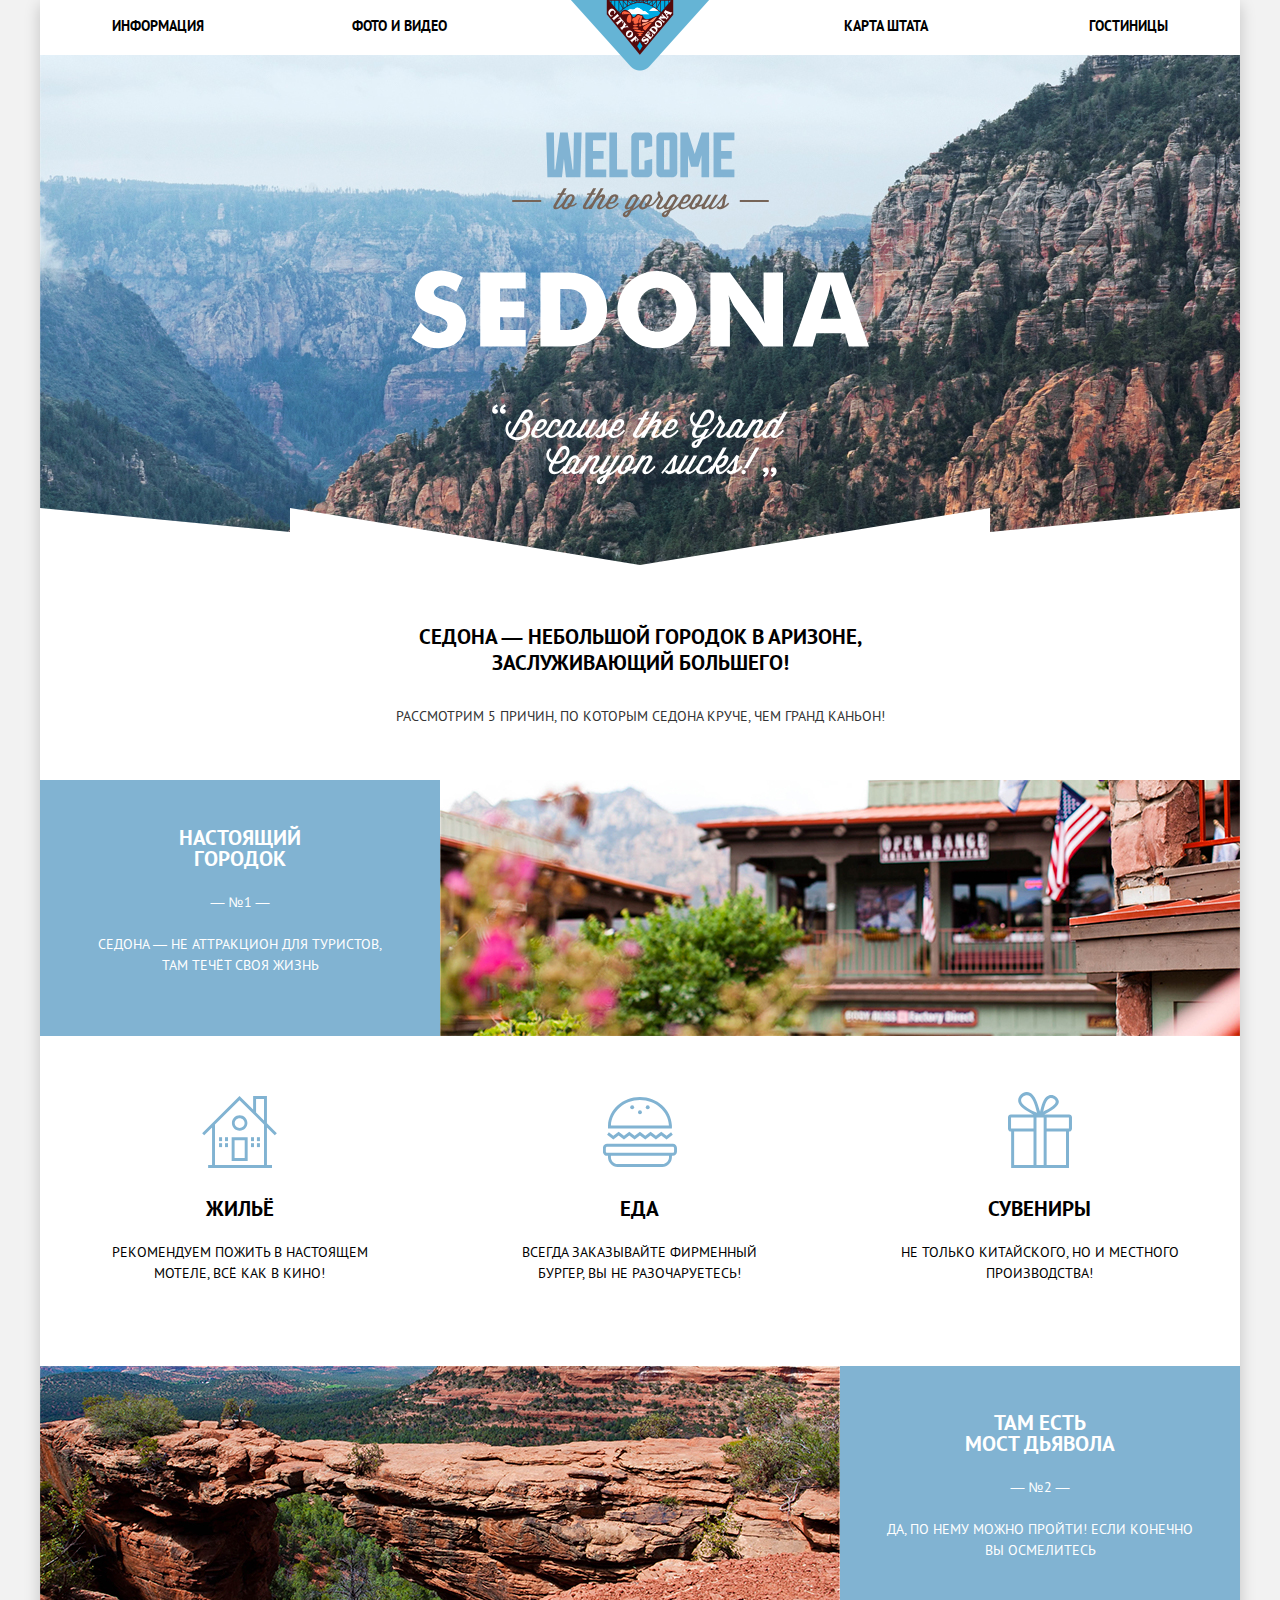
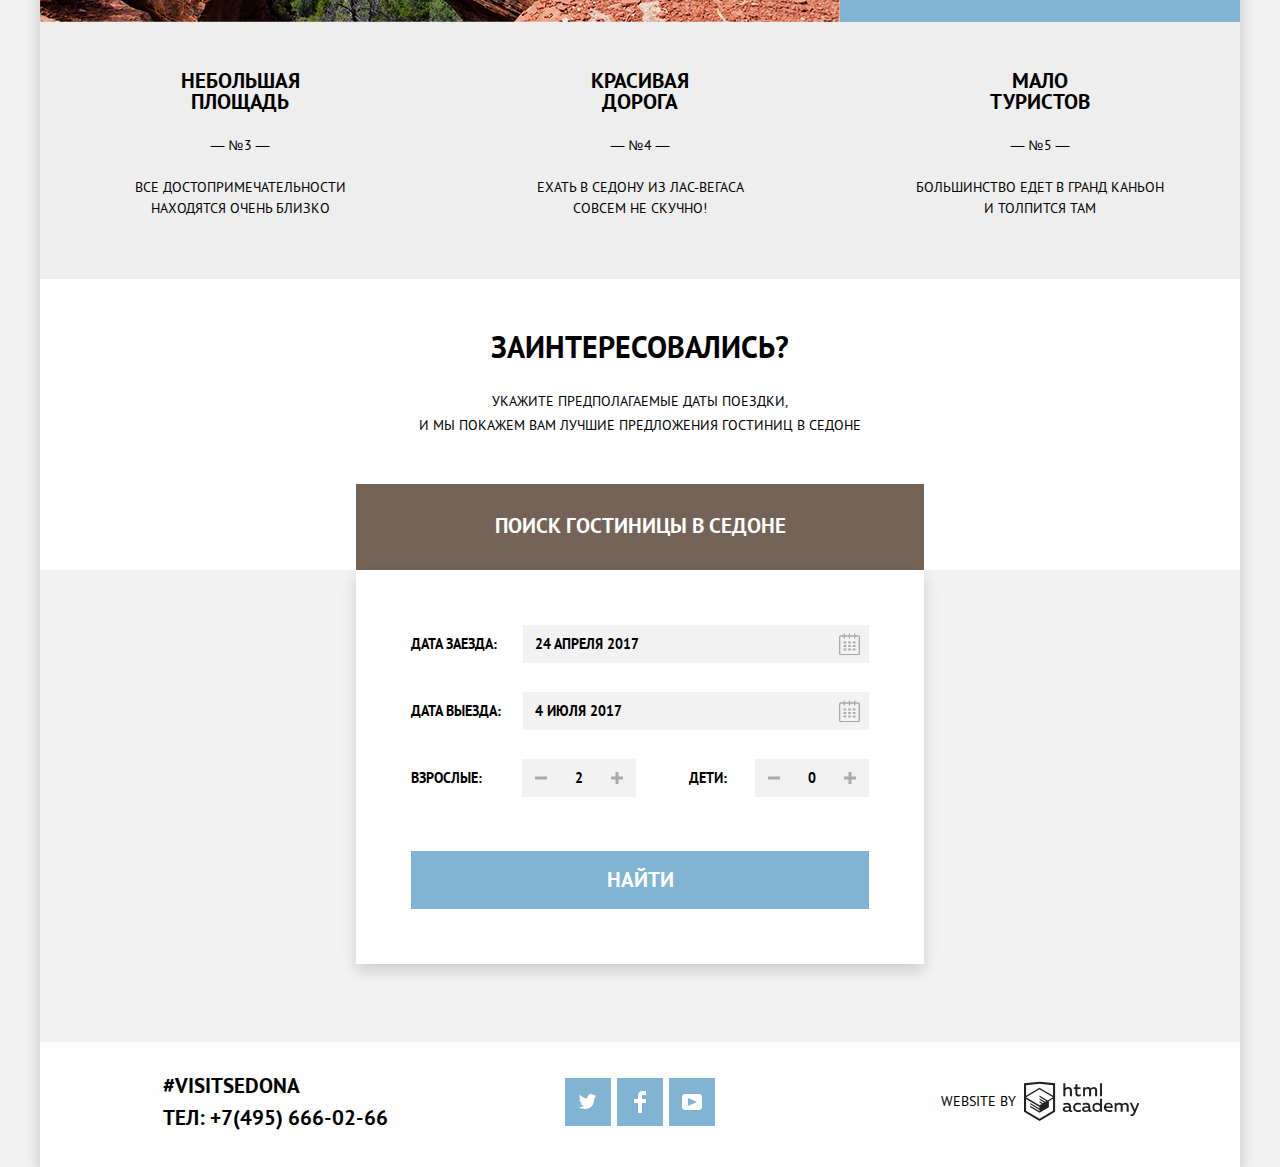
==== commit b223eb5e: "Update index.html" ====
--- a/index.html
+++ b/index.html
@@ -163,7 +163,7 @@
       </section>
       <section class="map">
         <h2 class="visually-hidden">Карта Седоны</h2>
-        <iframe src="img/map.png" width="1200" height="593" alt="Карта" class="map__pic"></iframe>
+        <iframe class="map__pic" src="https://www.google.com/maps/embed?pb=!1m18!1m12!1m3!1d543874.1615071038!2d-111.84621191205528!3d34.902964388192046!2m3!1f0!2f0!3f0!3m2!1i1024!2i768!4f13.1!3m3!1m2!1s0x872da132f942b00d%3A0x5548c523fa6c8efd!2z0KHQtdC00L7QvdCwLCDQkNGA0LjQt9C-0L3QsCA4NjMzNiwg0KHQqNCQ!5e0!3m2!1sru!2sru!4v1583955264949!5m2!1sru!2sru" width="1200" height="593" frameborder="0" style="border:0;" allowfullscreen="" aria-hidden="false" tabindex="0"></iframe>
       </section>
     </main>
     <footer class="footer footer--absolute">
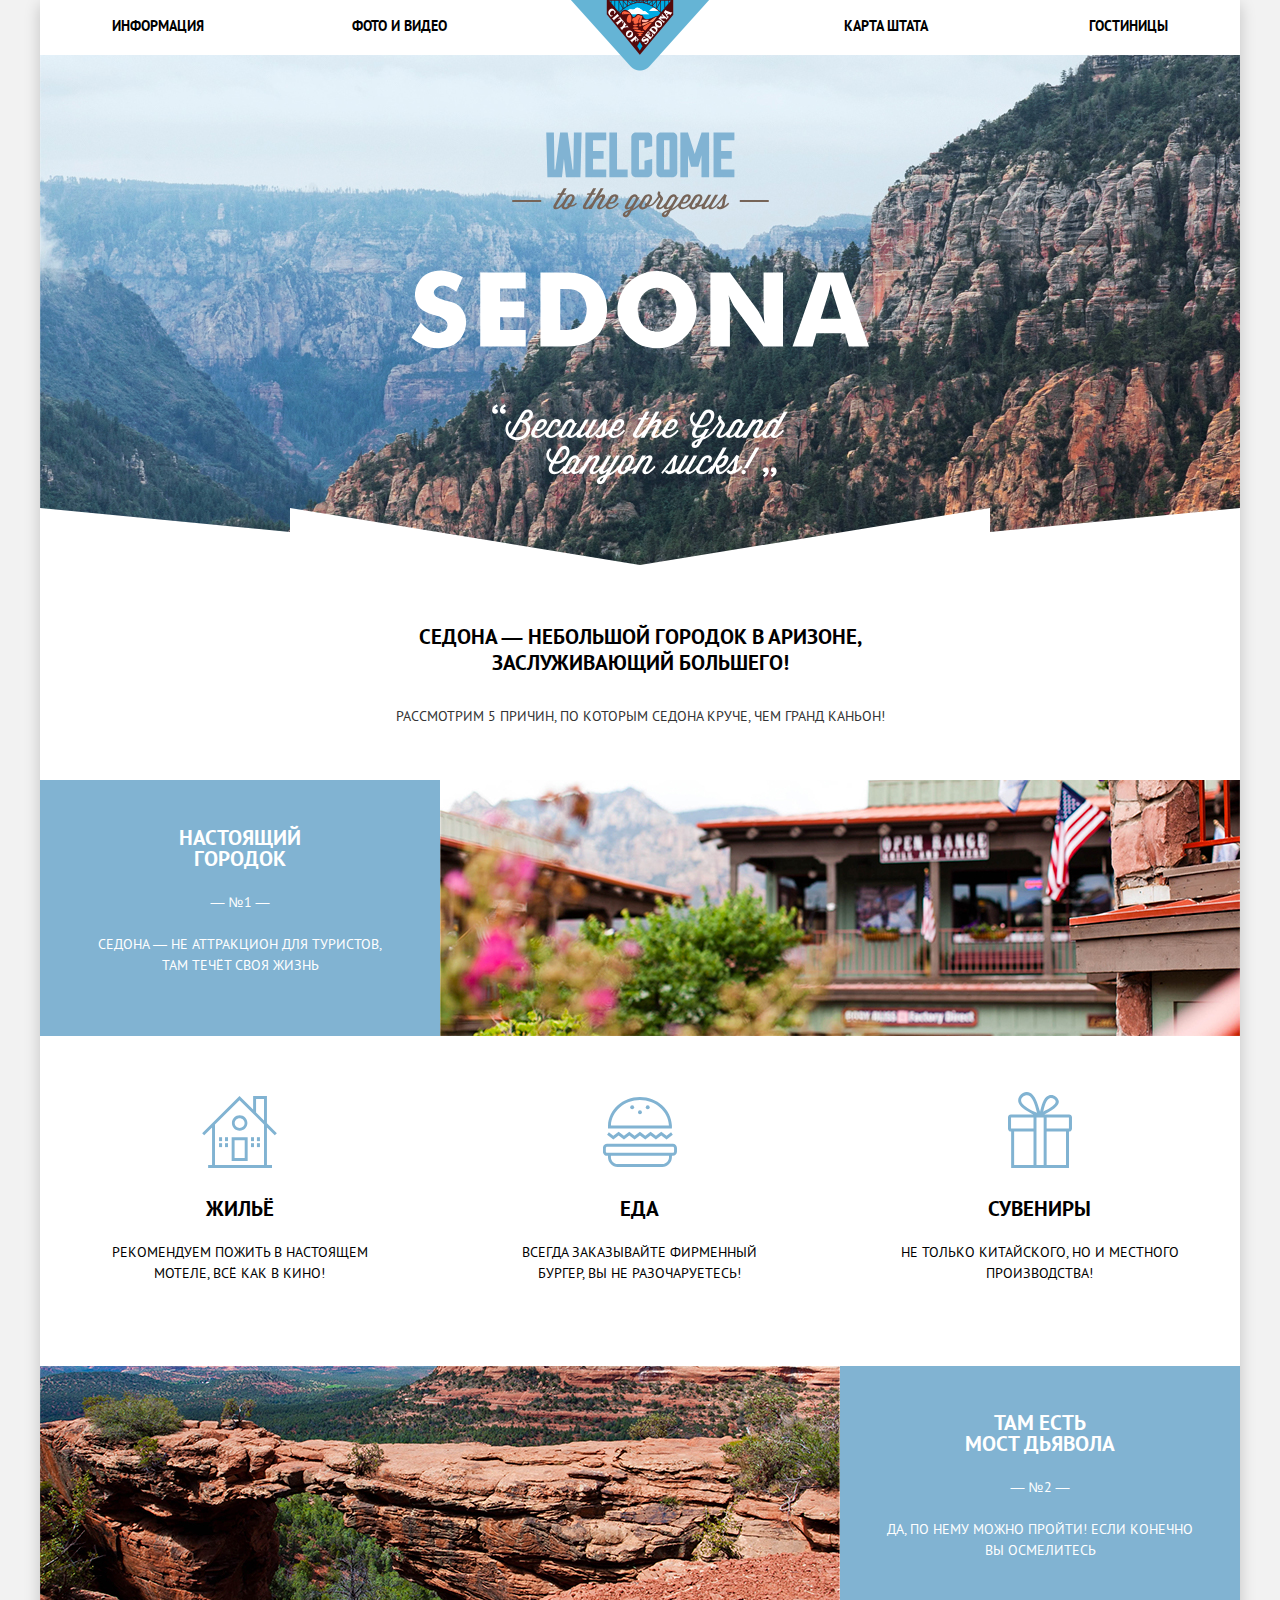
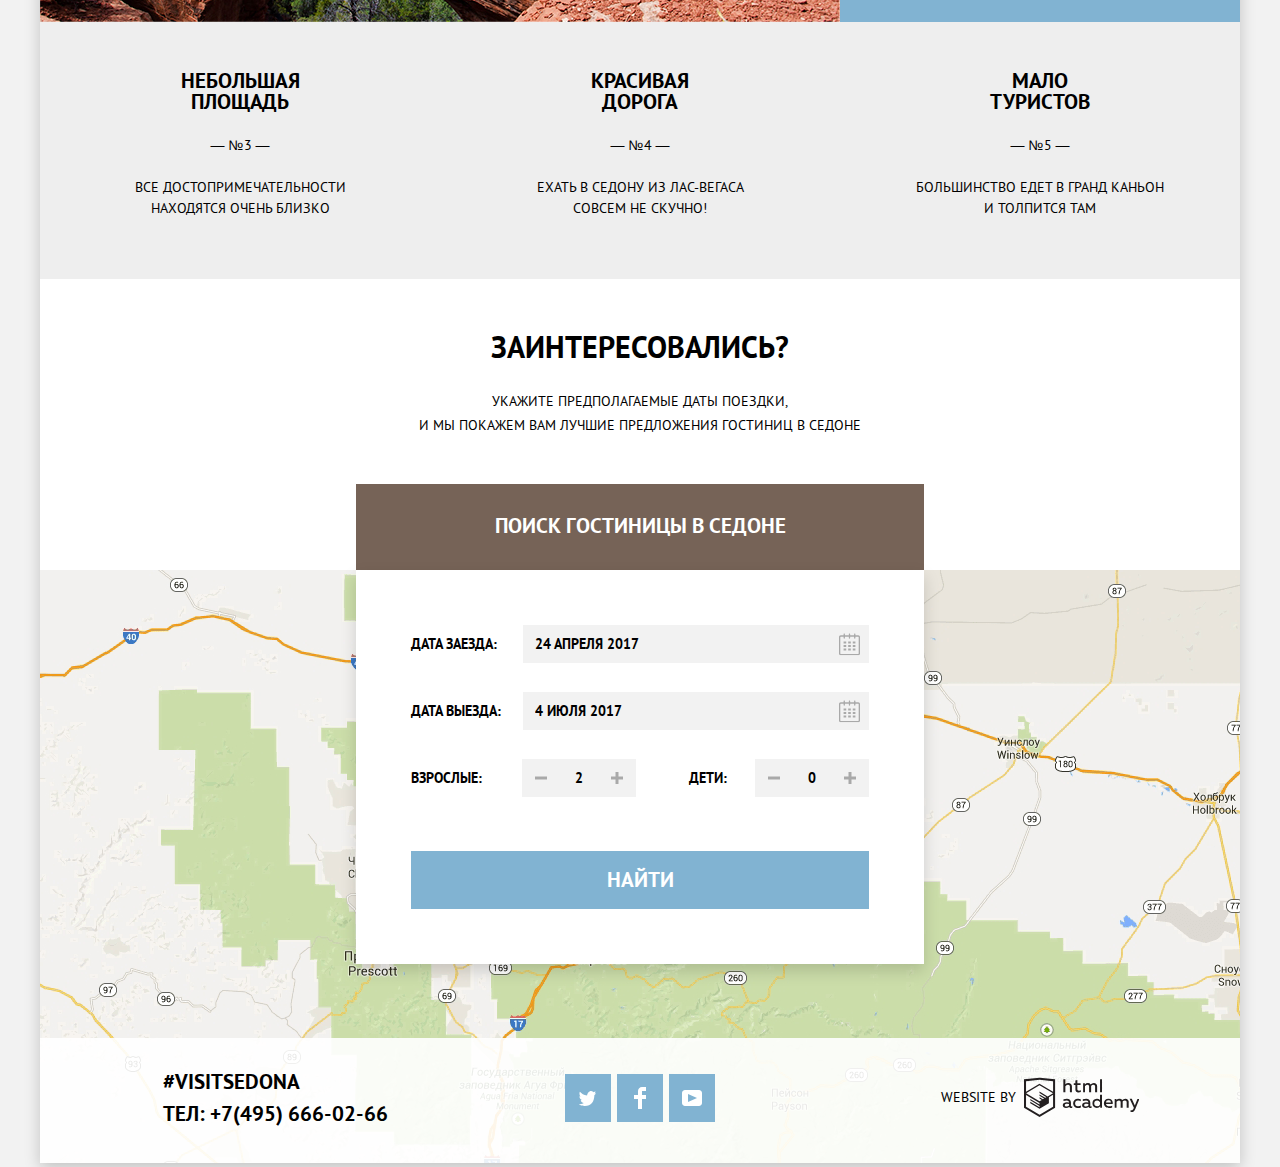
==== commit af12c6c5: "Update index.html" ====
--- a/index.html
+++ b/index.html
@@ -163,7 +163,7 @@
       </section>
       <section class="map">
         <h2 class="visually-hidden">Карта Седоны</h2>
-        <iframe class="map__pic" src="https://www.google.com/maps/embed?pb=!1m18!1m12!1m3!1d543874.1615071038!2d-111.84621191205528!3d34.902964388192046!2m3!1f0!2f0!3f0!3m2!1i1024!2i768!4f13.1!3m3!1m2!1s0x872da132f942b00d%3A0x5548c523fa6c8efd!2z0KHQtdC00L7QvdCwLCDQkNGA0LjQt9C-0L3QsCA4NjMzNiwg0KHQqNCQ!5e0!3m2!1sru!2sru!4v1583955264949!5m2!1sru!2sru" width="1200" height="593" frameborder="0" style="border:0;" allowfullscreen="" aria-hidden="false" tabindex="0"></iframe>
+        <iframe class="map__pic" src="https://www.google.com/maps/embed?pb=!1m18!1m12!1m3!1d543874.1615071038!2d-111.84621191205528!3d34.902964388192046!2m3!1f0!2f0!3f0!3m2!1i1024!2i768!4f13.1!3m3!1m2!1s0x872da132f942b00d%3A0x5548c523fa6c8efd!2z0KHQtdC00L7QvdCwLCDQkNGA0LjQt9C-0L3QsCA4NjMzNiwg0KHQqNCQ!5e0!3m2!1sru!2sru!4v1583955264949!5m2!1sru!2sru" width="1200" height="593"></iframe>
       </section>
     </main>
     <footer class="footer footer--absolute">
--- a/css/style.css
+++ b/css/style.css
@@ -671,6 +671,9 @@
 }
 
 .map {
+  height: 593px;
+  background-image: url(../img/map.png);
+  background-color: #cbddaa;
   text-align: center;
 }
 
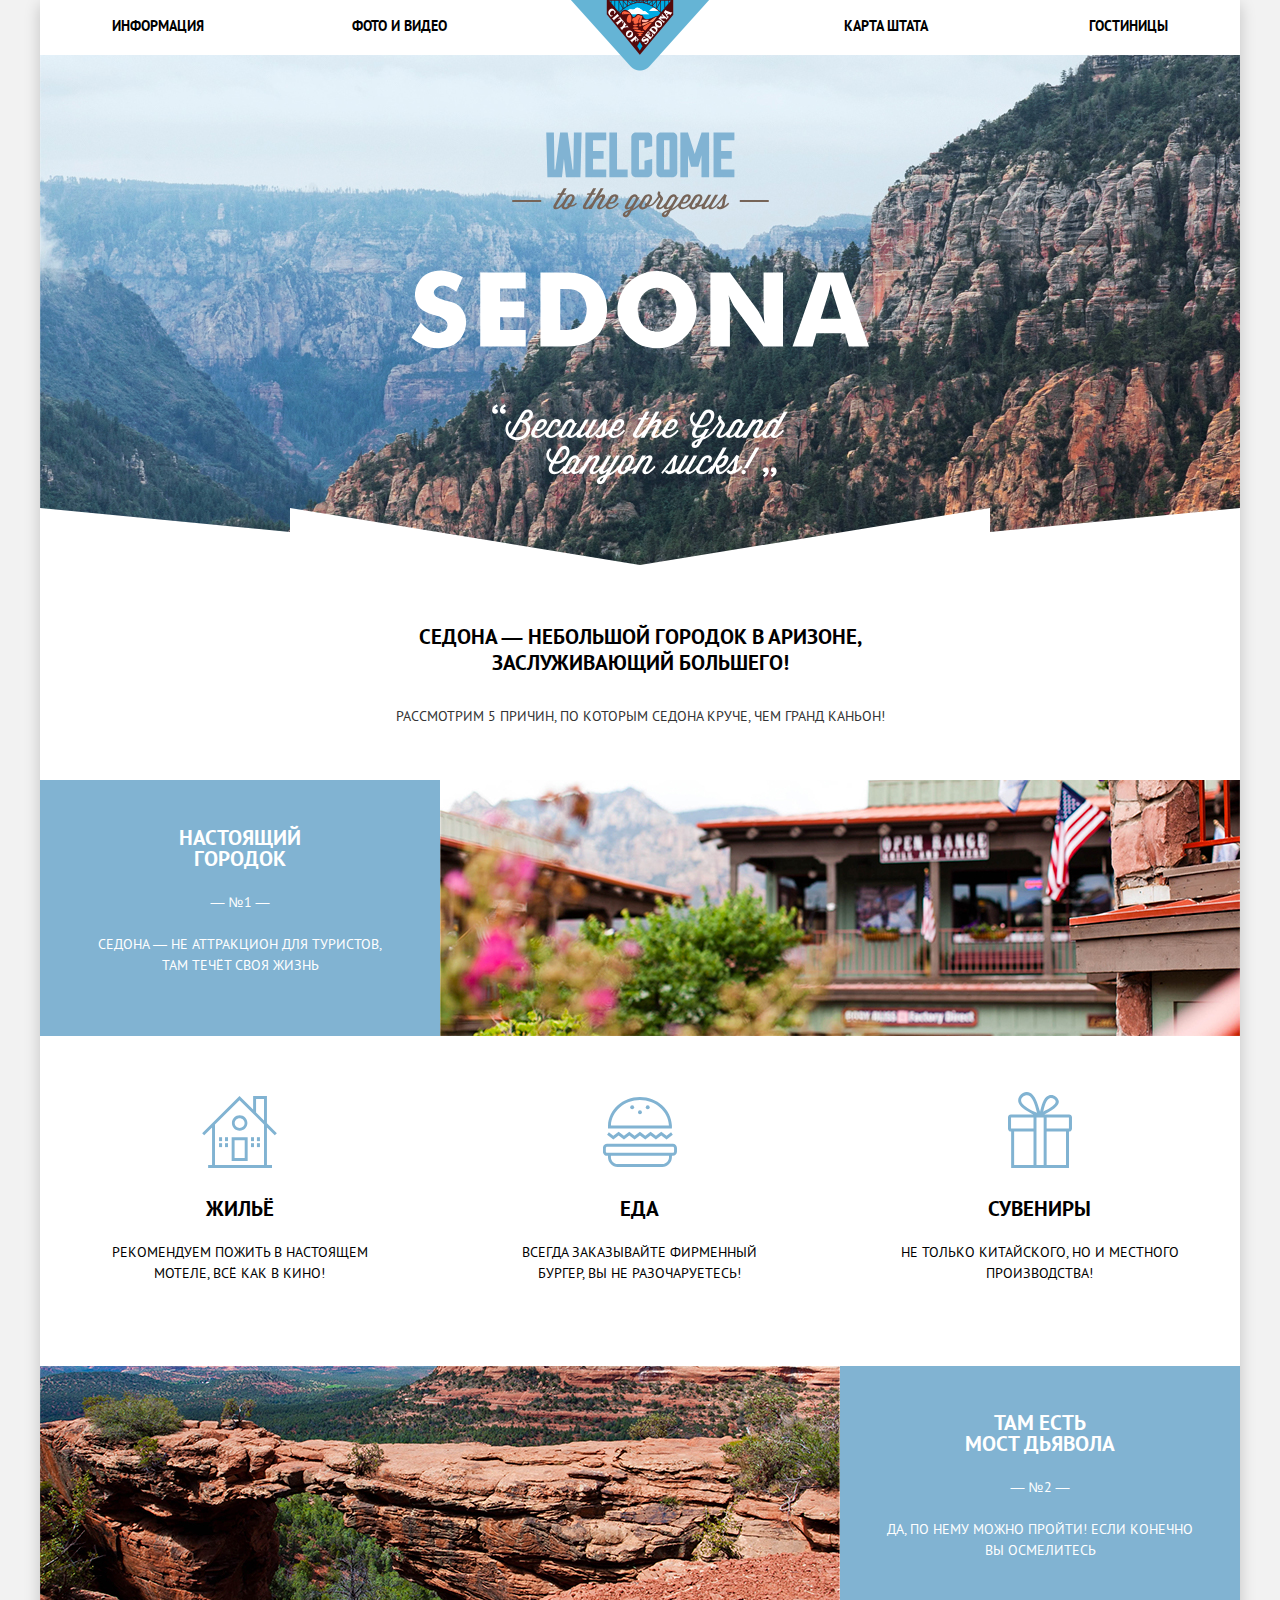
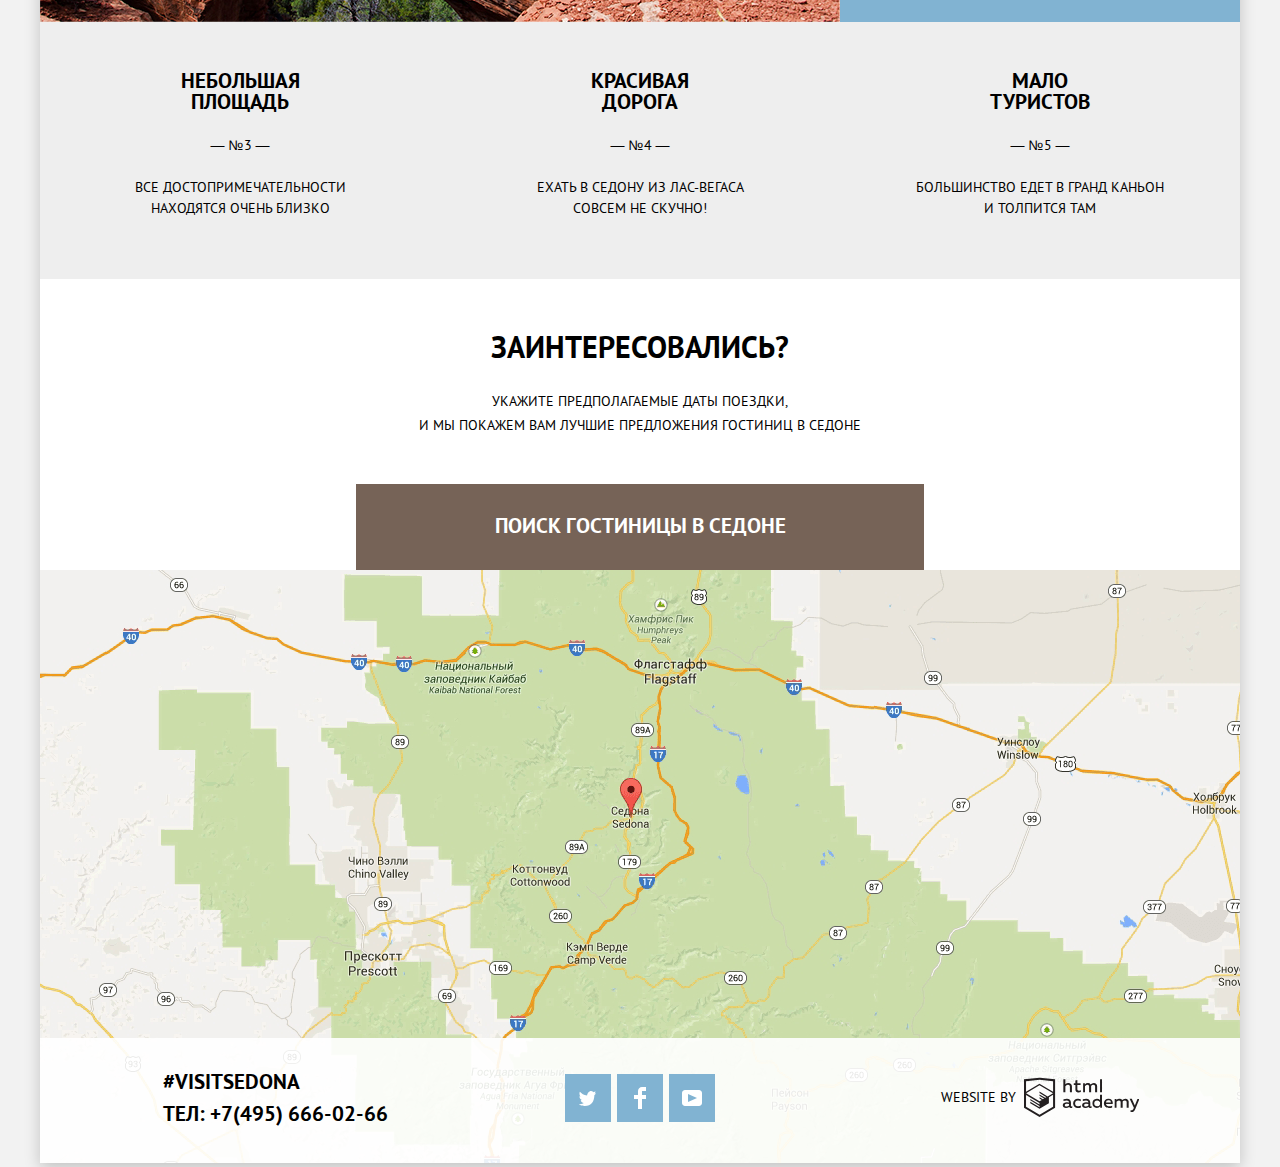
==== commit 22ce2a4c: "Update index.html" ====
--- a/index.html
+++ b/index.html
@@ -5,6 +5,7 @@
   <title>HTML Academy: Седона</title>
   <link rel="stylesheet" href="css/normalize.min.css">
   <link rel="stylesheet" href="css/style.css">
+  <script src="js/script.js"></script>
 </head>
 <body>
   <div class="wrapper">
@@ -115,7 +116,7 @@
           <p class="interested__desc">Укажите предполагаемые даты поездки,<br>и мы покажем вам лучшие предложения гостиниц в седоне</p>
           <a href="form.html" class="interested__button">Поиск гостиницы в седоне</a>
         </div>
-        <form class="form">
+        <form class="form form__hide" action="https://htmlacademy.ru" method="post">
           <div class="form__row">
             <label for="checkin" class="form__label">Дата заезда:</label>
             <div class="form__container">
--- a/css/style.css
+++ b/css/style.css
@@ -449,6 +449,14 @@
   -webkit-box-shadow: 0px 7px 15px 0 rgba(0, 1, 1, 0.15);
   box-shadow: 0px 7px 15px 0 rgba(0, 1, 1, 0.15);
   max-width: 458px;
+}
+
+.form__hide{
+  display: none;
+}
+
+.form__show{
+  display: block;
 }
 
 .form__row {
